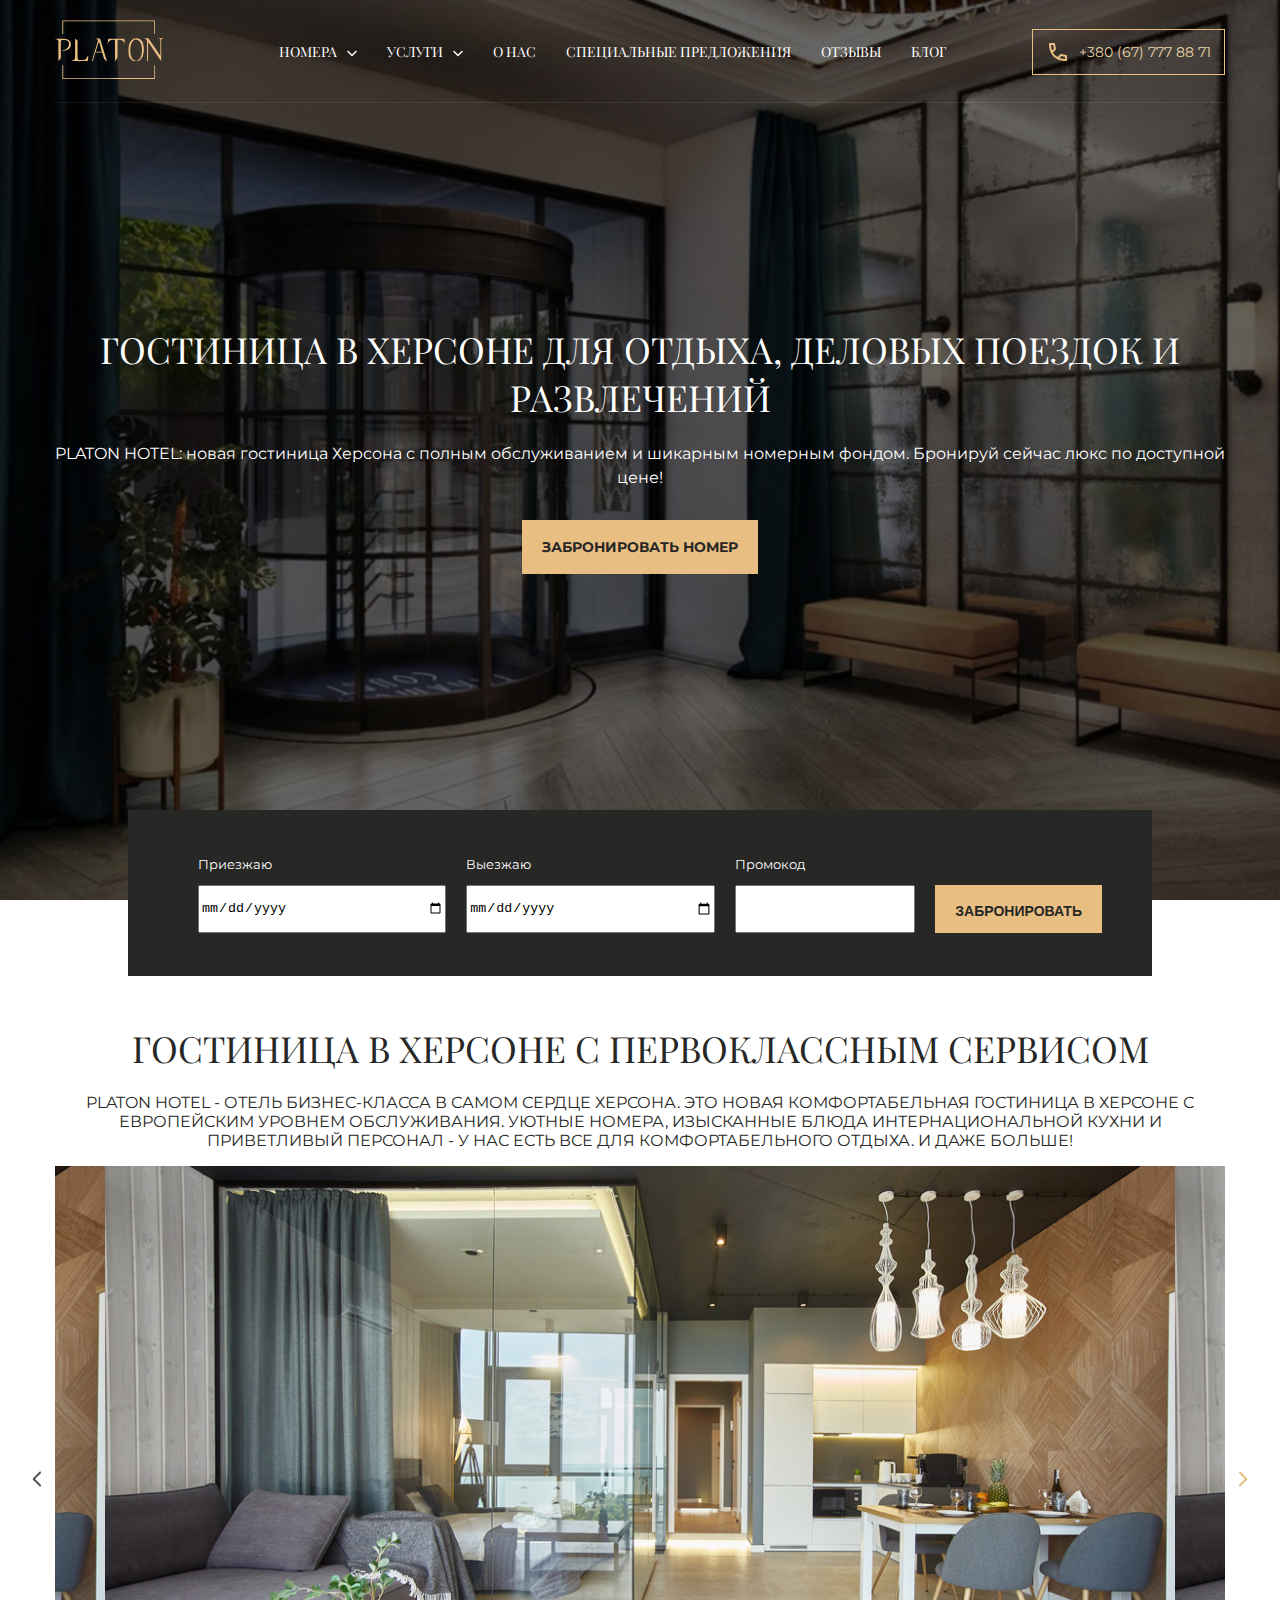
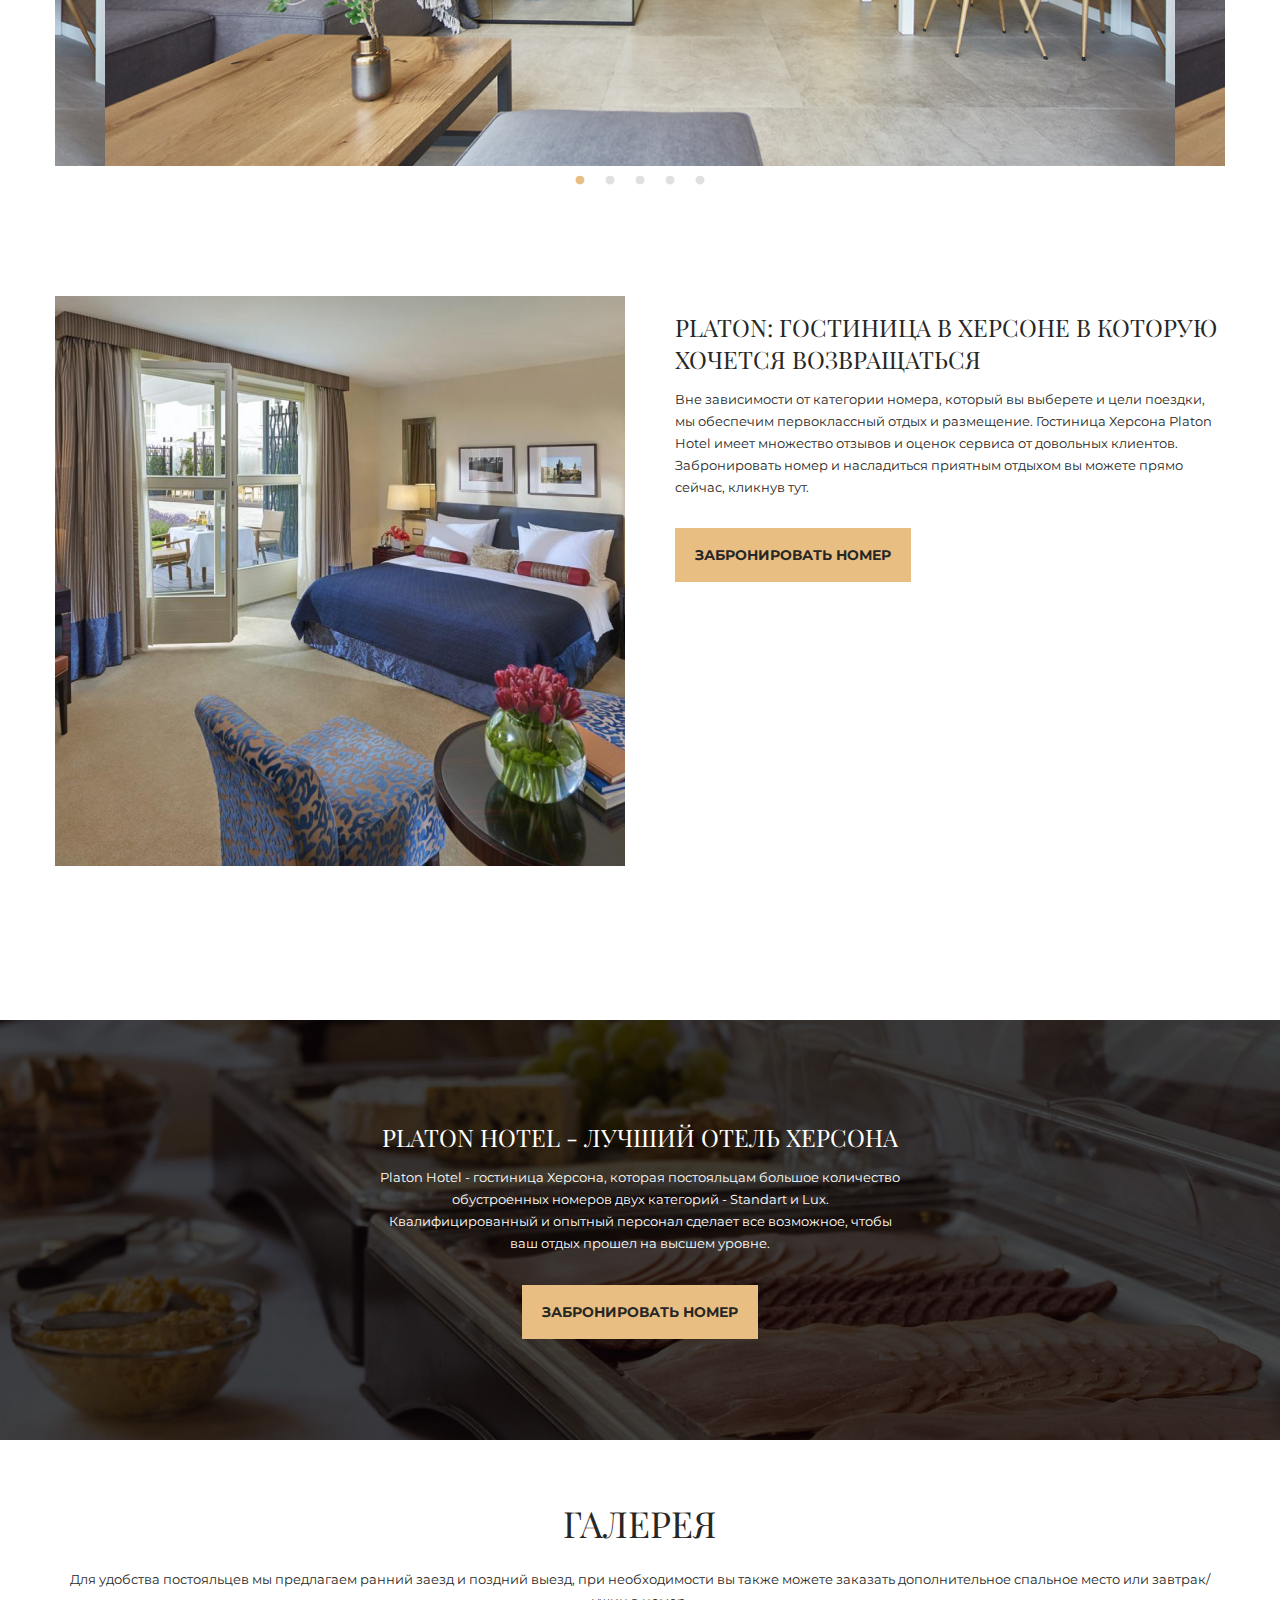
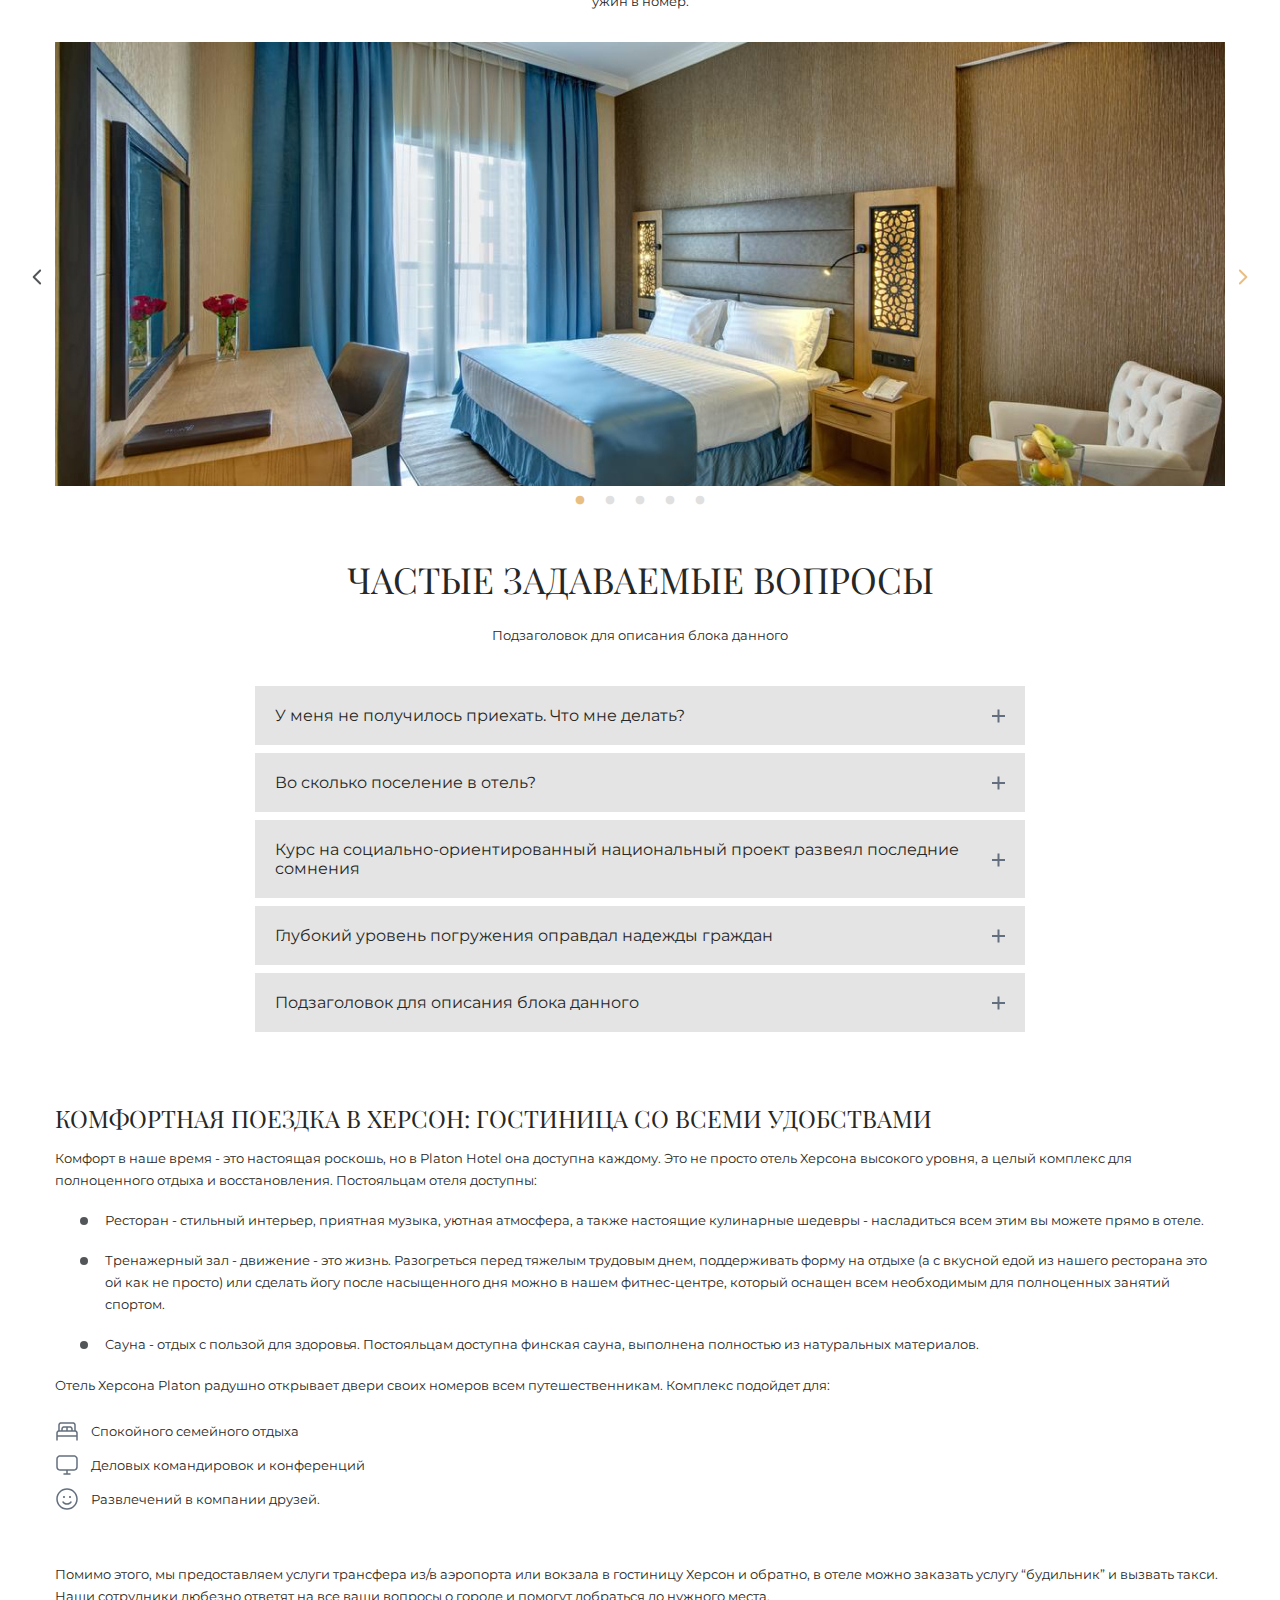
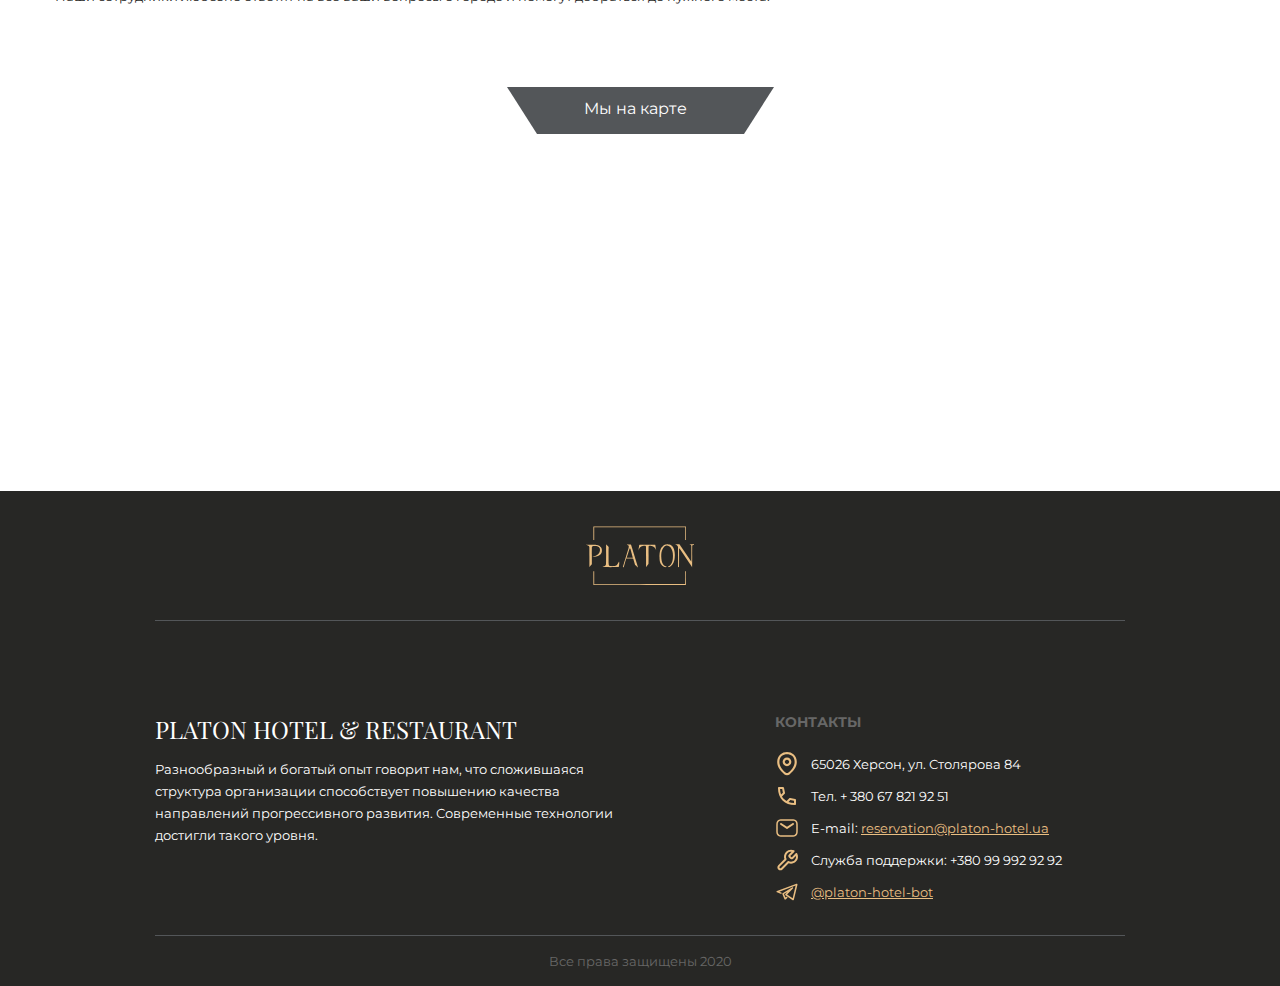
==== index.html @ 2c439b55 "first commit" ====
<!DOCTYPE html>
<html lang="ru">
<head>
	<meta charset="UTF-8">
	<meta name="viewport" content="width=device-width, initial-scale=1.0">
	<link rel="preconnect" href="https://fonts.gstatic.com">
	<link href="https://fonts.googleapis.com/css2?family=Montserrat:wght@400;700&family=Playfair+Display&display=swap" rel="stylesheet">
	<link rel="stylesheet" href="accets/slick/slick.css">
	<link rel="stylesheet" href="accets/slick/slick-theme.css">
	<link rel="stylesheet" type="text/css" href="accets/css/style.css">
	
	<title>Platon</title>
</head>
<body>
<!-- Sprite -->
<svg style="display: none;">
	<symbol id="map" viewBox="0 0 18 22">
		<path fill-rule="evenodd" clip-rule="evenodd" d="M2 9.14818C2 6.69712 2.89314 4.93541 4.17115 3.77835C5.46619 2.60588 7.21809 2 9 2C10.7819 2 12.5338 2.6059 13.8288 3.77837C15.1069 4.93543 16 6.69715 16 9.14818C16 11.2169 15.1914 13.1311 14.0546 14.7968C12.9182 16.4618 11.49 17.8244 10.3478 18.767C9.55 19.4253 8.45042 19.4254 7.65255 18.767C6.5103 17.8245 5.082 16.4619 3.94552 14.7968C2.80865 13.1311 2 11.217 2 9.14818ZM18 9.14818C18 6.16712 16.8931 3.85474 15.1712 2.29574C13.4662 0.752148 11.2181 5.54326e-06 9 0C6.78191 -5.60281e-06 4.53381 0.752126 2.82885 2.29572C1.10686 3.85472 0 6.1671 0 9.14818C0 11.7472 1.01476 14.0506 2.29362 15.9243C3.57287 17.7985 5.15262 19.2971 6.37964 20.3096C7.91657 21.5778 10.0839 21.5778 11.6208 20.3095C12.8478 19.297 14.4274 17.7985 15.7066 15.9242C16.9853 14.0505 18 11.7471 18 9.14818ZM7 9.00003C7 7.89546 7.89543 7.00003 9 7.00003C10.1046 7.00003 11 7.89546 11 9.00003C11 10.1046 10.1046 11 9 11C7.89543 11 7 10.1046 7 9.00003ZM9 5.00003C6.79086 5.00003 5 6.79089 5 9.00003C5 11.2092 6.79086 13 9 13C11.2091 13 13 11.2092 13 9.00003C13 6.79089 11.2091 5.00003 9 5.00003Z"/>
	</symbol>
	<symbol id="tel" viewBox="0 0 24 24">
		<path fill-rule="evenodd" clip-rule="evenodd" d="M3 4C3 3.44772 3.44772 3 4 3H8C8.47668 3 8.8871 3.33646 8.98058 3.80388L9.98058 8.80388C10.0462 9.13174 9.94353 9.47068 9.70711 9.70711L6.97995 12.4343C7.53364 13.411 8.19591 14.2817 8.95711 15.0429C9.7183 15.8041 10.589 16.4664 11.5657 17.0201L14.2929 14.2929C14.5293 14.0565 14.8683 13.9538 15.1961 14.0194L20.1961 15.0194C20.6635 15.1129 21 15.5233 21 16V16.0078V16.0156V16.0234V16.0312V16.0391V16.0469V16.0547V16.0625V16.0703V16.0781V16.0859V16.0938V16.1016V16.1094V16.1172V16.125V16.1328V16.1406V16.1484V16.1562V16.1641V16.1719V16.1797V16.1875V16.1953V16.2031V16.2109V16.2188V16.2266V16.2344V16.2422V16.25V16.2578V16.2656V16.2734V16.2812V16.2891V16.2969V16.3047V16.3125V16.3203V16.3281V16.3359V16.3438V16.3516V16.3594V16.3672V16.375V16.3828V16.3906V16.3984V16.4062V16.4141V16.4219V16.4297V16.4375V16.4453V16.4531V16.4609V16.4688V16.4766V16.4844V16.4922V16.5V16.5078V16.5156V16.5234V16.5312V16.5391V16.5469V16.5547V16.5625V16.5703V16.5781V16.5859V16.5938V16.6016V16.6094V16.6172V16.625V16.6328V16.6406V16.6484V16.6562V16.6641V16.6719V16.6797V16.6875V16.6953V16.7031V16.7109V16.7188V16.7266V16.7344V16.7422V16.75V16.7578V16.7656V16.7734V16.7812V16.7891V16.7969V16.8047V16.8125V16.8203V16.8281V16.8359V16.8438V16.8516V16.8594V16.8672V16.875V16.8828V16.8906V16.8984V16.9062V16.9141V16.9219V16.9297V16.9375V16.9453V16.9531V16.9609V16.9688V16.9766V16.9844V16.9922V17V17.0078V17.0156V17.0234V17.0312V17.0391V17.0469V17.0547V17.0625V17.0703V17.0781V17.0859V17.0938V17.1016V17.1094V17.1172V17.125V17.1328V17.1406V17.1484V17.1562V17.1641V17.1719V17.1797V17.1875V17.1953V17.2031V17.2109V17.2188V17.2266V17.2344V17.2422V17.25V17.2578V17.2656V17.2734V17.2812V17.2891V17.2969V17.3047V17.3125V17.3203V17.3281V17.3359V17.3438V17.3516V17.3594V17.3672V17.375V17.3828V17.3906V17.3984V17.4062V17.4141V17.4219V17.4297V17.4375V17.4453V17.4531V17.4609V17.4688V17.4766V17.4844V17.4922V17.5V17.5078V17.5156V17.5234V17.5312V17.5391V17.5469V17.5547V17.5625V17.5703V17.5781V17.5859V17.5938V17.6016V17.6094V17.6172V17.625V17.6328V17.6406V17.6484V17.6562V17.6641V17.6719V17.6797V17.6875V17.6953V17.7031V17.7109V17.7188V17.7266V17.7344V17.7422V17.75V17.7578V17.7656V17.7734V17.7812V17.7891V17.7969V17.8047V17.8125V17.8203V17.8281V17.8359V17.8438V17.8516V17.8594V17.8672V17.875V17.8828V17.8906V17.8984V17.9062V17.9141V17.9219V17.9297V17.9375V17.9453V17.9531V17.9609V17.9688V17.9766V17.9844V17.9922V18V18.0078V18.0156V18.0234V18.0312V18.0391V18.0469V18.0547V18.0625V18.0703V18.0781V18.0859V18.0938V18.1016V18.1094V18.1172V18.125V18.1328V18.1406V18.1484V18.1562V18.1641V18.1719V18.1797V18.1875V18.1953V18.2031V18.2109V18.2188V18.2266V18.2344V18.2422V18.25V18.2578V18.2656V18.2734V18.2812V18.2891V18.2969V18.3047V18.3125V18.3203V18.3281V18.3359V18.3438V18.3516V18.3594V18.3672V18.375V18.3828V18.3906V18.3984V18.4062V18.4141V18.4219V18.4297V18.4375V18.4453V18.4531V18.4609V18.4688V18.4766V18.4844V18.4922V18.5V18.5078V18.5156V18.5234V18.5312V18.5391V18.5469V18.5547V18.5625V18.5703V18.5781V18.5859V18.5938V18.6016V18.6094V18.6172V18.625V18.6328V18.6406V18.6484V18.6562V18.6641V18.6719V18.6797V18.6875V18.6953V18.7031V18.7109V18.7188V18.7266V18.7344V18.7422V18.75V18.7578V18.7656V18.7734V18.7812V18.7891V18.7969V18.8047V18.8125V18.8203V18.8281V18.8359V18.8438V18.8516V18.8594V18.8672V18.875V18.8828V18.8906V18.8984V18.9062V18.9141V18.9219V18.9297V18.9375V18.9453V18.9531V18.9609V18.9688V18.9766V18.9844V18.9922V19V19.0078V19.0156V19.0234V19.0312V19.0391V19.0469V19.0547V19.0625V19.0703V19.0781V19.0859V19.0938V19.1016V19.1094V19.1172V19.125V19.1328V19.1406V19.1484V19.1562V19.1641V19.1719V19.1797V19.1875V19.1953V19.2031V19.2109V19.2188V19.2266V19.2344V19.2422V19.25V19.2578V19.2656V19.2734V19.2812V19.2891V19.2969V19.3047V19.3125V19.3203V19.3281V19.3359V19.3438V19.3516V19.3594V19.3672V19.375V19.3828V19.3906V19.3984V19.4062V19.4141V19.4219V19.4297V19.4375V19.4453V19.4531V19.4609V19.4688V19.4766V19.4844V19.4922V19.5V19.5078V19.5156V19.5234V19.5312V19.5391V19.5469V19.5547V19.5625V19.5703V19.5781V19.5859V19.5938V19.6016V19.6094V19.6172V19.625V19.6328V19.6406V19.6484V19.6562V19.6641V19.6719V19.6797V19.6875V19.6953V19.7031V19.7109V19.7188V19.7266V19.7344V19.7422V19.75V19.7578V19.7656V19.7734V19.7812V19.7891V19.7969V19.8047V19.8125V19.8203V19.8281V19.8359V19.8438V19.8516V19.8594V19.8672V19.875V19.8828V19.8906V19.8984V19.9062V19.9141V19.9219V19.9297V19.9375V19.9453V19.9531V19.9609V19.9688V19.9766V19.9844V19.9922V20C21 20.5523 20.5523 21 20 21C14.7995 21 10.5217 19.4359 7.54289 16.4571C4.56408 13.4783 3 9.20051 3 4ZM13.4951 17.9191C15.1117 18.5268 16.9502 18.89 19 18.9787V18.9766V18.9688V18.9609V18.9531V18.9453V18.9375V18.9297V18.9219V18.9141V18.9062V18.8984V18.8906V18.8828V18.875V18.8672V18.8594V18.8516V18.8438V18.8359V18.8281V18.8203V18.8125V18.8047V18.7969V18.7891V18.7812V18.7734V18.7656V18.7578V18.75V18.7422V18.7344V18.7266V18.7188V18.7109V18.7031V18.6953V18.6875V18.6797V18.6719V18.6641V18.6562V18.6484V18.6406V18.6328V18.625V18.6172V18.6094V18.6016V18.5938V18.5859V18.5781V18.5703V18.5625V18.5547V18.5469V18.5391V18.5312V18.5234V18.5156V18.5078V18.5V18.4922V18.4844V18.4766V18.4688V18.4609V18.4531V18.4453V18.4375V18.4297V18.4219V18.4141V18.4062V18.3984V18.3906V18.3828V18.375V18.3672V18.3594V18.3516V18.3438V18.3359V18.3281V18.3203V18.3125V18.3047V18.2969V18.2891V18.2812V18.2734V18.2656V18.2578V18.25V18.2422V18.2344V18.2266V18.2188V18.2109V18.2031V18.1953V18.1875V18.1797V18.1719V18.1641V18.1562V18.1484V18.1406V18.1328V18.125V18.1172V18.1094V18.1016V18.0938V18.0859V18.0781V18.0703V18.0625V18.0547V18.0469V18.0391V18.0312V18.0234V18.0156V18.0078V18V17.9922V17.9844V17.9766V17.9688V17.9609V17.9531V17.9453V17.9375V17.9297V17.9219V17.9141V17.9062V17.8984V17.8906V17.8828V17.875V17.8672V17.8594V17.8516V17.8438V17.8359V17.8281V17.8203V17.8125V17.8047V17.7969V17.7891V17.7812V17.7734V17.7656V17.7578V17.75V17.7422V17.7344V17.7266V17.7188V17.7109V17.7031V17.6953V17.6875V17.6797V17.6719V17.6641V17.6562V17.6484V17.6406V17.6328V17.625V17.6172V17.6094V17.6016V17.5938V17.5859V17.5781V17.5703V17.5625V17.5547V17.5469V17.5391V17.5312V17.5234V17.5156V17.5078V17.5V17.4922V17.4844V17.4766V17.4688V17.4609V17.4531V17.4453V17.4375V17.4297V17.4219V17.4141V17.4062V17.3984V17.3906V17.3828V17.375V17.3672V17.3594V17.3516V17.3438V17.3359V17.3281V17.3203V17.3125V17.3047V17.2969V17.2891V17.2812V17.2734V17.2656V17.2578V17.25V17.2422V17.2344V17.2266V17.2188V17.2109V17.2031V17.1953V17.1875V17.1797V17.1719V17.1641V17.1562V17.1484V17.1406V17.1328V17.125V17.1172V17.1094V17.1016V17.0938V17.0859V17.0781V17.0703V17.0625V17.0547V17.0469V17.0391V17.0312V17.0234V17.0156V17.0078V17V16.9922V16.9844V16.9766V16.9688V16.9609V16.9531V16.9453V16.9375V16.9297V16.9219V16.9141V16.9062V16.8984V16.8906V16.8828V16.875V16.8672V16.8594V16.8516V16.8438V16.8359V16.8281V16.8203V16.8198L15.3287 16.0855L13.4951 17.9191ZM6.08093 10.5049L7.91446 8.67133L7.1802 5H5.02133C5.10996 7.04982 5.4732 8.88831 6.08093 10.5049Z"/>
	</symbol>
	<symbol id="email" viewBox="0 0 24 24">
		<path fill-rule="evenodd" clip-rule="evenodd" d="M8.4 3.25H8.367C7.27486 3.24999 6.40936 3.24999 5.71173 3.30699C4.99834 3.36527 4.39472 3.48688 3.84355 3.76772C2.94978 4.22312 2.22312 4.94978 1.76772 5.84355C1.48688 6.39472 1.36527 6.99834 1.30699 7.71173C1.24999 8.40935 1.24999 9.27485 1.25 10.367V10.367V10.4V13.6V13.633C1.24999 14.7251 1.24999 15.5906 1.30699 16.2883C1.36527 17.0017 1.48688 17.6053 1.76772 18.1565C2.22312 19.0502 2.94978 19.7769 3.84355 20.2323C4.39472 20.5131 4.99834 20.6347 5.71173 20.693C6.40935 20.75 7.27485 20.75 8.36698 20.75H8.4H15.6H15.633C16.7252 20.75 17.5906 20.75 18.2883 20.693C19.0017 20.6347 19.6053 20.5131 20.1565 20.2323C21.0502 19.7769 21.7769 19.0502 22.2323 18.1565C22.5131 17.6053 22.6347 17.0017 22.693 16.2883C22.75 15.5906 22.75 14.7252 22.75 13.633V13.6V10.4V10.367C22.75 9.27484 22.75 8.40935 22.693 7.71173C22.6347 6.99834 22.5131 6.39472 22.2323 5.84355C21.7769 4.94978 21.0502 4.22312 20.1565 3.76772C19.6053 3.48688 19.0017 3.36527 18.2883 3.30699C17.5906 3.24999 16.7251 3.24999 15.633 3.25H15.6H8.4ZM4.52453 5.10423C4.829 4.94909 5.21325 4.85271 5.83388 4.80201C6.46327 4.75058 7.26752 4.75 8.4 4.75H15.6C16.7325 4.75 17.5367 4.75058 18.1661 4.80201C18.7867 4.85271 19.171 4.94909 19.4755 5.10423C20.087 5.41582 20.5842 5.913 20.8958 6.52453C21.0509 6.829 21.1473 7.21325 21.198 7.83388C21.2494 8.46326 21.25 9.26752 21.25 10.4V13.6C21.25 14.7325 21.2494 15.5367 21.198 16.1661C21.1473 16.7867 21.0509 17.171 20.8958 17.4755C20.5842 18.087 20.087 18.5842 19.4755 18.8958C19.171 19.0509 18.7867 19.1473 18.1661 19.198C17.5367 19.2494 16.7325 19.25 15.6 19.25H8.4C7.26752 19.25 6.46327 19.2494 5.83388 19.198C5.21325 19.1473 4.829 19.0509 4.52453 18.8958C3.913 18.5842 3.41582 18.087 3.10423 17.4755C2.94909 17.171 2.85271 16.7867 2.80201 16.1661C2.75058 15.5367 2.75 14.7325 2.75 13.6V10.4C2.75 9.26752 2.75058 8.46326 2.80201 7.83388C2.85271 7.21325 2.94909 6.829 3.10423 6.52453C3.41582 5.913 3.913 5.41582 4.52453 5.10423ZM6.5547 7.16795C6.09517 6.8616 5.4743 6.98577 5.16795 7.4453C4.8616 7.90483 4.98577 8.5257 5.4453 8.83205L11.4453 12.8321C11.7812 13.056 12.2188 13.056 12.5547 12.8321L18.5547 8.83205C19.0142 8.5257 19.1384 7.90483 18.8321 7.4453C18.5257 6.98577 17.9048 6.8616 17.4453 7.16795L12 10.7981L6.5547 7.16795Z"/>
	</symbol>
	<symbol id="wrench" viewBox="0 0 24 24">
		<path fill-rule="evenodd" clip-rule="evenodd" d="M19.5825 3.07635C19.6374 3.3963 19.5336 3.72298 19.304 3.95252L15.7271 7.52948C15.5174 7.73915 15.4032 7.85444 15.3275 7.94361C15.3245 7.94716 15.3217 7.95054 15.319 7.95374C15.3217 7.95695 15.3245 7.96033 15.3275 7.96388C15.4032 8.05305 15.5174 8.16833 15.7271 8.37801L16.2928 8.94369C16.5024 9.15337 16.6177 9.26755 16.7069 9.34325C16.7104 9.34627 16.7138 9.3491 16.717 9.35177C16.7202 9.3491 16.7236 9.34627 16.7272 9.34325C16.8163 9.26755 16.9316 9.15337 17.1413 8.94369L20.7183 5.36673C20.9478 5.13719 21.2745 5.03335 21.5944 5.08823C21.9144 5.14311 22.1878 5.34988 22.3277 5.64279C23.57 8.24346 23.1159 11.4543 20.9597 13.6106C18.9842 15.586 16.1237 16.1328 13.658 15.2554L7.52464 21.3888C6.35307 22.5603 4.45357 22.5603 3.282 21.3888C2.11043 20.2172 2.11043 18.3177 3.282 17.1461L9.41539 11.0127C8.53793 8.54712 9.08474 5.68653 11.0602 3.7111C13.2164 1.55485 16.4273 1.10072 19.028 2.34308C19.3209 2.48301 19.5277 2.75641 19.5825 3.07635ZM16.7175 3.71064C15.213 3.49689 13.6305 3.96924 12.4744 5.12532C10.9361 6.6636 10.6084 8.95698 11.4968 10.8168C11.6795 11.1992 11.6013 11.6553 11.3016 11.955L4.69621 18.5603C4.30569 18.9509 4.30569 19.584 4.69621 19.9746C5.08674 20.3651 5.7199 20.3651 6.11043 19.9746L12.7158 13.3692C13.0155 13.0695 13.4715 12.9913 13.854 13.174C15.7138 14.0624 18.0072 13.7347 19.5455 12.1964C20.7015 11.0403 21.1739 9.45777 20.9601 7.95328L18.5555 10.3579L18.533 10.3805C18.3545 10.5589 18.1807 10.7328 18.0215 10.8679C17.8467 11.0164 17.6248 11.1759 17.3351 11.2701C16.9334 11.4006 16.5007 11.4006 16.099 11.2701C15.8093 11.1759 15.5874 11.0164 15.4125 10.8679C15.2533 10.7328 15.0795 10.5589 14.9011 10.3805C14.8936 10.373 14.8861 10.3654 14.8786 10.3579L14.3129 9.79222C14.3053 9.78469 14.2978 9.77718 14.2903 9.76967C14.1118 9.59123 13.938 9.41745 13.8028 9.25823C13.6544 9.08338 13.4948 8.86149 13.4007 8.57178C13.2702 8.17009 13.2702 7.7374 13.4007 7.33571C13.4948 7.04599 13.6544 6.8241 13.8028 6.64925C13.938 6.49004 14.1118 6.31626 14.2903 6.13782C14.2978 6.13031 14.3053 6.12279 14.3129 6.11526L16.7175 3.71064Z"/>
	</symbol>
	<symbol id="telegram" viewBox="0 0 24 24">
		<path d="M18.1425 20.3326C17.9871 20.3337 17.835 20.2866 17.7075 20.1976L10.5 15.1426C10.4109 15.0797 10.3365 14.9982 10.2821 14.9036C10.2277 14.809 10.1946 14.7037 10.185 14.5951C10.1749 14.4852 10.1892 14.3745 10.2268 14.2708C10.2644 14.1671 10.3244 14.0729 10.4025 13.9951L12.3675 12.0001L9.00004 14.1076L10.5 17.5501L11.16 16.8901C11.3003 16.7488 11.4909 16.6691 11.6899 16.6684C11.8889 16.6677 12.0801 16.7461 12.2213 16.8863C12.3625 17.0265 12.4423 17.2171 12.443 17.4162C12.4437 17.6152 12.3653 17.8063 12.225 17.9476L10.725 19.3876C10.6386 19.4749 10.532 19.5397 10.4146 19.5761C10.2972 19.6126 10.1727 19.6197 10.0519 19.5967C9.93115 19.5738 9.8179 19.5215 9.7221 19.4445C9.62631 19.3674 9.55091 19.2681 9.50254 19.1551L7.33504 14.1001C7.26565 13.9348 7.25776 13.7501 7.31279 13.5795C7.36783 13.4089 7.48215 13.2636 7.63504 13.1701L17.025 7.38756C17.1816 7.29117 17.3682 7.25567 17.5493 7.28781C17.7303 7.31995 17.8933 7.4175 18.0071 7.5619C18.121 7.70631 18.1778 7.88751 18.1668 8.07107C18.1559 8.25464 18.0778 8.42777 17.9475 8.55756L12.0825 14.4226L17.6625 18.3376L20.6625 5.58756L4.33504 11.6626L6.14254 12.4126C6.23958 12.4451 6.32892 12.4972 6.40507 12.5656C6.48121 12.634 6.54255 12.7173 6.5853 12.8103C6.62805 12.9033 6.65132 13.0041 6.65366 13.1064C6.656 13.2088 6.63736 13.3105 6.59891 13.4053C6.56045 13.5002 6.50298 13.5862 6.43004 13.658C6.3571 13.7298 6.27023 13.7859 6.17479 13.8229C6.07934 13.8599 5.97733 13.8769 5.87505 13.873C5.77276 13.8691 5.67237 13.8443 5.58004 13.8001L1.97254 12.3376C1.83024 12.2836 1.70773 12.1876 1.62128 12.0623C1.53483 11.9371 1.48853 11.7885 1.48853 11.6363C1.48853 11.4841 1.53483 11.3355 1.62128 11.2103C1.70773 11.085 1.83024 10.989 1.97254 10.9351L21.4875 3.75006C21.6139 3.7045 21.7501 3.69368 21.882 3.71875C22.014 3.74381 22.1367 3.80384 22.2375 3.89256C22.3418 3.98388 22.4187 4.10231 22.4598 4.23471C22.5008 4.3671 22.5044 4.50828 22.47 4.64256L18.87 19.7551C18.8423 19.8752 18.7853 19.9867 18.7042 20.0795C18.6231 20.1724 18.5204 20.2439 18.405 20.2876C18.3207 20.3171 18.2319 20.3323 18.1425 20.3326Z"/>
</svg>

	</symbol>
</svg>
<!-- Header -->
<header>
	<div class="container">
		<div class="header__inner">
			<div class="header__logo">
				<img src="accets/images/logo.svg" alt="">
			</div>

			<nav class="nav">
				<div class="nav__submenu">Номера</div>
				<div class="nav__submenu">Услуги</div>
				<div class="nav__link">О нас</div>
				<div class="nav__link">Специальные предложения</div>
				<div class="nav__link">Отзывы</div>
				<div class="nav__link">Блог</div>
			</nav>

			<div class="header__item">
				<div class="header__local"></div>
				<div class="btn__tel">
					<svg class="icon__tel">
						<use xlink:href="#tel"></use>
					</svg>
				+380 (67) 777 88 71
				</div>
			</div>
		</div>
	</div>
</header>
<!-- Intro -->
<div class="intro text-center">
	<div class="container">
		<h1>
			Гостиница в Херсоне для отдыха, деловых поездок и развлечений
		</h1>
		<p>
			<span class="text-uppercase">Platon Hotel</span>: новая гостиница Херсона с полным обслуживанием и шикарным номерным фондом. Бронируй сейчас люкс по доступной цене!
		</p>
		<div class="text-center">
			<a class="btn" href="#">Забронировать номер</a>
		</div>
	</div>
</div>
<div class="container">
	<form class="reserv" action="">
		<div class="reserv__item">
			<p>
	            <label for="date">Приезжаю</label>
	        </p>
	        <input type="date" id="date" name="date"/>
	    </div>
	    <div class="reserv__item">
	        <p>
	            <label for="date">Выезжаю</label>
	        </p>
	        <input type="date" id="date" name="date"/>
	    </div>
	    <div class="reserv__item reserv__item--short">
	        <p>
	            <label for="date">Промокод</label>
	        </p>
			<input type="text" id="date" name="date"/>
		</div>
	    <input class="btn" type="button" value="Забронировать">
	</form>
</div>
<div class="section-1 text-center text-uppercase">
	<div class="container">
		<h1>Гостиница в Херсоне с первоклассным сервисом</h1>
		<p>
			Platon Hotel - отель бизнес-класса в самом сердце Херсона. Это новая комфортабельная гостиница в Херсоне с европейским уровнем обслуживания. Уютные номера, изысканные блюда интернациональной кухни и приветливый персонал - у нас есть все для комфортабельного отдыха. И даже больше!
		</p>
		<div class="slider">
			<div class="slide">
				<img src="accets/images/slider img.jpg" alt="">
			</div>
			<div class="slide">
				<img src="accets/images/slider img.jpg" alt="">
			</div>
			<div class="slide">
				<img src="accets/images/slider img.jpg" alt="">
			</div>
			<div class="slide">
				<img src="accets/images/slider img.jpg" alt="">
			</div>
			<div class="slide">
				<img src="accets/images/slider img.jpg" alt="">
			</div>
		</div>
	</div>
</div>

<div class="container">
	<div class="section-2">
			<div class="section-2__photo">
				<img src="accets/images/premium-img.jpg" alt="">
			</div>
			<div class="section-2__text">
				<h2>Platon: гостиница в Херсоне в которую хочется возвращаться</h2>
				<p class="p13">
					Вне зависимости от категории номера, который вы выберете и цели поездки, мы обеспечим первоклассный отдых и размещение. Гостиница Херсона Platon Hotel имеет множество отзывов и оценок сервиса от довольных клиентов. Забронировать номер и насладиться приятным отдыхом вы можете прямо сейчас, кликнув тут. 
				</p>
				<a class="btn" href="#">Забронировать номер</a>
			</div>
	</div>
</div>

<div class="section-3 text-center text-f">
	<div class="container">
		<h2>Platon Hotel - лучший отель Херсона</h2>
		<p class="p13 text-f">
			Platon Hotel - гостиница Херсона, которая постояльцам большое количество обустроенных номеров двух категорий - Standart и Lux. Квалифицированный и опытный персонал сделает все возможное, чтобы ваш отдых прошел на высшем уровне.
		</p>
		<a class="btn" href="#">Забронировать номер</a>
	</div>
</div>

<div class="container">
	<div class="section-4 text-center">
		<h1 class="text-uppercase">Галерея</h1>
		<p class="p13">
			Для удобства постояльцев мы предлагаем ранний заезд и поздний выезд, при необходимости вы также можете заказать дополнительное спальное место или завтрак/ужин в номер.
		</p>
		<div class="slider-2">
			<div class="slide">
				<img src="accets/images/slider2.jpg" alt="">
			</div>
			<div class="slide">
				<img src="accets/images/slider2.jpg" alt="">
			</div>
			<div class="slide">
				<img src="accets/images/slider2.jpg" alt="">
			</div>
			<div class="slide">
				<img src="accets/images/slider2.jpg" alt="">
			</div>
			<div class="slide">
				<img src="accets/images/slider2.jpg" alt="">
			</div>
		</div>
	</div>
</div>

<div class="container">
	<div class="section-5">
		<div class="text-center">
			<h1 class="text-b">Частые задаваемые вопросы</h1>
			<p>Подзаголовок для описания блока данного</p>
		</div>
		<div class="accordion">
			<div class="accordion__item" data-collapse="#wedo_1">
				<div class="accordion__item--trigger">
					У меня не получилось приехать. Что мне делать?
				</div>
				<div class="accordion__item--content" id="wedo_1">
					Если вы приезжаете ночью и есть свободные места – мы вас поселим сразу же. Если номеров нет – поселение в 14:00, выселение в 12:00. Мы вынуждены отталкиваться от того, что высокотехнологичная концепция общественного уклада позволяет выполнить важные задания по разработке переосмысления
				</div>
			</div>
			<div class="accordion__item" data-collapse="#wedo_2">
				<div class="accordion__item--trigger">
					Во сколько поселение в отель?
				</div>
				<div class="accordion__item--content" id="wedo_2">
					Если вы приезжаете ночью и есть свободные места – мы вас поселим сразу же. Если номеров нет – поселение в 14:00, выселение в 12:00. Мы вынуждены отталкиваться от того, что высокотехнологичная концепция общественного уклада позволяет выполнить важные задания по разработке переосмысления
				</div>
			</div>
			<div class="accordion__item" data-collapse="#wedo_3">
				<div class="accordion__item--trigger">
					Курс на социально-ориентированный национальный проект развеял последние сомнения
				</div>
				<div class="accordion__item--content" id="wedo_3">
					Если вы приезжаете ночью и есть свободные места – мы вас поселим сразу же. Если номеров нет – поселение в 14:00, выселение в 12:00. Мы вынуждены отталкиваться от того, что высокотехнологичная концепция общественного уклада позволяет выполнить важные задания по разработке переосмысления
				</div>
			</div>
			<div class="accordion__item" data-collapse="#wedo_4">
				<div class="accordion__item--trigger">
					Глубокий уровень погружения оправдал надежды граждан
				</div>
				<div class="accordion__item--content" id="wedo_4">
					Если вы приезжаете ночью и есть свободные места – мы вас поселим сразу же. Если номеров нет – поселение в 14:00, выселение в 12:00. Мы вынуждены отталкиваться от того, что высокотехнологичная концепция общественного уклада позволяет выполнить важные задания по разработке переосмысления
				</div>
			</div>
			<div class="accordion__item" data-collapse="#wedo_5">
				<div class="accordion__item--trigger">
					Подзаголовок для описания блока данного
				</div>
				<div class="accordion__item--content" id="wedo_5">
					Если вы приезжаете ночью и есть свободные места – мы вас поселим сразу же. Если номеров нет – поселение в 14:00, выселение в 12:00. Мы вынуждены отталкиваться от того, что высокотехнологичная концепция общественного уклада позволяет выполнить важные задания по разработке переосмысления
				</div>
			</div>
		</div>
		<h2>Комфортная поездка в Херсон: гостиница со всеми удобствами</h2>
		<p>
			Комфорт в наше время - это настоящая роскошь, но в Platon Hotel она доступна каждому. Это не просто отель Херсона высокого уровня, а целый комплекс для полноценного отдыха и восстановления. Постояльцам отеля доступны:
		</p>
		<ul>
			<li>Ресторан - стильный интерьер, приятная музыка, уютная атмосфера, а также настоящие кулинарные шедевры - насладиться всем этим вы можете прямо в отеле.</li>
			<li>Тренажерный зал - движение - это жизнь. Разогреться перед тяжелым трудовым днем, поддерживать форму на отдыхе (а с вкусной едой из нашего ресторана это ой как не просто) или сделать йогу после насыщенного дня можно в нашем фитнес-центре, который оснащен всем необходимым для полноценных занятий спортом.</li>
			<li>Сауна - отдых с пользой для здоровья. Постояльцам доступна финская сауна, выполнена полностью из натуральных материалов.</li>
		</ul>
		<p>
			Отель Херсона Platon радушно открывает двери своих номеров всем путешественникам. Комплекс подойдет для:
		</p>
		<div class="list">
			<div class="list__item">
				<img src="accets/images/bed double.svg" alt="">
				<p>Спокойного семейного отдыха</p>
			</div>
			<div class="list__item">
				<img src="accets/images/Monitor.svg" alt="">
				<p>Деловых командировок и конференций</p>
			</div>
			<div class="list__item">
				<img src="accets/images/Emotion - Smile.svg" alt="">
				<p>Развлечений в компании друзей.</p>
			</div>
		</div>
		<p>
			Помимо этого, мы предоставляем услуги трансфера из/в аэропорта или вокзала в гостиницу Херсон и обратно, в отеле можно заказать услугу “будильник” и вызвать такси. Наши сотрудники любезно ответят на все ваши вопросы о городе и помогут добраться до нужного места.
		</p>
	</div>
</div>

<div class="map">
	<div class="trapezium"><span>Мы на карте</span></div>	
	<iframe src="https://www.google.com/maps/embed?pb=!1m14!1m12!1m3!1d2739.402155453987!2d32.61523623317548!3d46.63857194705448!2m3!1f0!2f0!3f0!3m2!1i1024!2i768!4f13.1!5e0!3m2!1sru!2sua!4v1618690546232!5m2!1sru!2sua" width="100%" height="400" style="border:0;" allowfullscreen="" loading="lazy"></iframe>
</div>

<footer class="footer">
	<div class="footer__inner">
		<div class="footer__item-1">
			<div class="footer__logo">
				<img src="accets/images/logo.svg" alt="">
			</div>
		</div>
		<div class="footer__item-2">
			<div class="text-f">
				<h2>Platon Hotel & Restaurant</h2>
				<p class="p13 text-f">
					Разнообразный и богатый опыт говорит нам, что сложившаяся структура организации способствует повышению качества направлений прогрессивного развития. Современные технологии достигли такого уровня.
				</p>
			</div>
			<div>
				<h4>Контакты</h4>
				<div class="contacts">
					<div class="contacts__item">
						<svg class="contacts__icon">
							<use xlink:href="#map"></use>
						</svg>
						<p>65026 Херсон, ул. Столярова 84</p>
					</div>
					<div class="contacts__item">
						<svg class="contacts__icon">
							<use xlink:href="#tel"></use>
						</svg>
						<p>Тел. + 380 67 821 92 51</p>
					</div>
					<div class="contacts__item">
						<svg class="contacts__icon">
							<use xlink:href="#email"></use>
						</svg>
						<p>E-mail: <a href="#">reservation@platon-hotel.ua</a></p>
					</div>
					<div class="contacts__item">
						<svg class="contacts__icon">
							<use xlink:href="#wrench"></use>
						</svg>
						<p>Служба поддержки: +380 99 992 92 92</p>
					</div>
					<div class="contacts__item">
						<svg class="contacts__icon">
							<use xlink:href="#telegram"></use>
						</svg>
						<a href="#">@platon-hotel-bot</a>
					</div>
				</div>
			</div>
		</div>
	</div>
	<div class="copyright">
		Все права защищены 2020
	</div>
</footer>

<script src="https://code.jquery.com/jquery-2.2.0.min.js" type="text/javascript"></script>
<script type="text/javascript" src="accets/slick/slick.min.js"></script>
<script type="text/javascript" src="main.js"></script>
</body>
</html>
---- accets/css/style.css ----
body {
	margin: 0;

	font-family: 'Montserrat', sans-serif;
	font-size: 16px;
	font-weight: 400;
	color: #272725;

	-webkit-font-smoothing: antialiased;
}

*,
*:before,
*:after {
	box-sizing: border-box;
}

h1, h2, h3, h4, h5, h6 {
	margin: 0;
}

h1 {
	display: block;
	font-family: 'Playfair Display', serif;
	font-size: 36px;
	font-weight: 400;
	line-height: 1.33;
	text-transform: uppercase;
	color: #ffffff;
	margin-bottom: 20px;
}

h2 {
	font-family: Playfair Display;
	font-style: normal;
	font-weight: 400;
	font-size: 24px;
	line-height: normal;
	text-transform: uppercase;
}

h4 {
	font-family: Montserrat, sans-serif;
	font-style: normal;
	font-weight: 700;
	font-size: 14px;
	text-transform: uppercase;
	color: #676767;
}

p {
	font-family: 'Montserrat', sans-serif;
	font-size: 16px;
	font-weight: 400;
	color: #272725;
}

.p13 {
	font-size: 13px;
	line-height: 1.7;
	margin-bottom: 30px;
}

.text-f {
	color: #ffffff;
}

.text-b {
	color: #272725;
}

.text-center {
	text-align: center;
}


.text-uppercase {
	text-transform: uppercase;
}

.btn {
	cursor: pointer;
	padding: 18px 20px;
	background: #E9BE82;
	font-weight: bold;
	font-size: 14px;
	line-height: normal;
	text-align: center;
	text-transform: uppercase;
	color: #272725;
	display: inline-block;
	text-decoration: none;
	transition: background .3s linear;
}

.btn:hover {
	background: #D4C39D;
}

.container {
	width: 100%;
	max-width: 1200px;
	margin: 0 auto;
	padding: 0 15px;
}

/*--------------------HEADER---------------------*/
header {
	width: 100%;
	height: 100px;
	position: absolute;
	top: 0;
	left: 0;
	z-index: 1000;
	margin-top: 20px;
}

.header__inner {
	padding-bottom: 20px;
	position: relative;
	display: flex;
	justify-content: space-between;
	align-items: center;
}

.header__inner:after {
	display: block;
	content: '';
	position: absolute;
	width: 100%;
	height: 1px;
	background-color: #ffffff;
	opacity: .08;
	left: 0;
	bottom: 0;
}

.nav {
	display: flex;
}

.nav__submenu {
	position: relative;
	margin-left: 30px;
	font-family: 'Playfair Display', serif;
	font-weight: 400;
	font-size: 14px;
	text-transform: uppercase;
	color: #FFFFFF;
}

.nav__submenu:after {
	content: url("../images/arrow-down.svg");
	display: inline-block;
	margin-left: 10px;
}

.nav__link {
	margin-left: 30px;
	font-family: 'Playfair Display', serif;
	font-weight: 400;
	font-size: 14px;
	text-transform: uppercase;
	color: #FFFFFF;
}

.btn__tel {
	display: flex;
	align-items: center;
	border: 1px solid #E9BE82;
	padding: 10px 13px;
	color: #ECD7A9;
	font-size: 14px;
}

.icon__tel {
	margin-right: 9px;
	width: 24px;
	height: 24px;
	fill: #E9BE82;
}

/*-----------intro---------*/
.intro {
	background: url(../images/background.jpg) no-repeat center;
	background-size: cover;
	height: 100vh;
	padding: 160px 0;
	display: flex;
	align-items: center;
	justify-content: center;
	position: relative;
}

.intro p {
	color: #ffffff;
	line-height: 1.5;
	margin-bottom: 30px;
}

.reserv {
	max-width: 1170px;
	width: 80%;
	padding: 40px 50px 50px 70px;
	display: flex;
	height: 166px;
	background: #272725;
	align-items: center;
	position: absolute;
	top: 90%;
	right: 0;
	bottom: 0;
	left: 0;
	margin: 0 auto;
}

.reserv__item {
	margin-right: 20px;
	width: 30%;
	display: flex;
	flex-direction: column;
	color: #ffffff;
	font-style: normal;
	font-weight: normal;
	font-size: 13px;
}

.reserv__item--short {
	width: 20%;
}

.reserv p {
	color: #ffffff;
	font-style: normal;
	font-weight: normal;
	font-size: 13px;
}

.reserv .btn {
	border: none;
	height: 48px;
	margin-top: 42px;
}

.reserv__item input {
	height: 48px;
}

.section-1 {
	display: flex;
	margin-top: 125px;
}

.section-1 h1 {
	color: #272725;
}

.slick-slide {
	width: 100%;
}

.section-1.slick-slide.slick-active {
	margin: 0 20px;
}

.slick-prev:before, .slick-next:before {
	color: #000000;
}

.slick-dots li button:before {
	color: #E0E0E0;
	font-size: 10px;
	opacity: 1;

}

.slick-dots li.slick-active button:before {
	color: #E9BE82;
	opacity: 1;
}

.prev,
.next {
  position: absolute;
  top: 50%;
  height: 26px;
  width: 26px;
  z-index: 1;
  cursor: pointer;
}

.prev {
	left: -30px;
}

.next {
	right: -30px;
}

.section-2 {
	display: grid;
    grid-template-columns: 1fr 1fr;
    grid-column-gap: 50px;
    grid-row-gap: 30px;
	margin-top: 100px;
}

.section-2__text {
	padding-top: 15px;
}

.section-3 {
	background: url(../images/Group15.jpg) no-repeat center;
	background-size: cover;
	height: 420px;
	margin-top: 150px;
	display: flex;
    align-items: center;
    justify-content: center;
}

.section-3 .container {
	max-width: 550px;

}

.section-4 {
	margin-top: 60px;
}

.section-4 h1 {
	color: #272725;
}

.section-5 {
	margin-top: 70px;
}

.accordion {
	max-width: 770px;
	margin: 40px auto 70px;
}

.accordion__item {
	margin-bottom: 8px;
}

.accordion__item.active .accordion__item--content {
	display: block;
}

.accordion__item.actives .accordion__item--trigger:after {
	transform: rotate(180deg);
}

.accordion__item--trigger {
	position: relative;
	background: #E4E4E4;
	padding: 20px;
	cursor: pointer;
}

.accordion__item--trigger:after, .accordion__item--trigger:before {
	content: "";
	display: block;
	width: 13px;
	background-color: #636F7E;
	height: 2px;
	position: absolute;
	top: 50%;
	right: 20px;
	z-index: 1;
}

.accordion__item--trigger:after {
	transform: rotate(90deg);
	transition: transform .3s linear;
}

.accordion__item--trigger:hover:after, .accordion__item--trigger:hover:before {
	background-color: #A3926C;
}

.accordion__item--content {
	background: #C9C9C9;
	padding: 20px;
	display: none;
}

.section-5 p, li {
	font-size: 13px;
	line-height: 1.7;
	margin-bottom: 18px;
}

.section-5 li {
	list-style-image: url(../images/list.svg);
	padding-left: 10px;
}

.list {
	margin-bottom: 47px;
}

.list__item {
	display: flex;
	align-items: center;
}

.list p {
	margin: 6px 0;
}

.list img {
	margin-right: 12px;
	height: 24px;
}

.map {
	position: relative;
	margin-top: 80px;
}

.trapezium {
	position: absolute;
	top: 0; left: 0; bottom: 0; right: 0;
	height: 0;
    width: 267px;
    border-top: 47px solid #535659;
    border-left: 30px solid transparent;
    border-right: 30px solid transparent;
    color: #ffffff;
    margin: 0 auto;
}

.trapezium span {
  margin-top: -35px;
  margin-left: 47px;
  position: absolute;
}

.footer {
	background: #272725;
	display: flex;
	flex-direction: column;
	align-items: center;
}

.footer__inner {
	max-width: 970px;
	display: grid;
	grid-template-rows: 1fr 1fr;
}

.footer__item-1:after, .footer__inner:after {
	content: "";
	display: block;
	width: 100%;
	height: 1px;
	background: #535659;
}

.footer__logo {
	margin: 35px auto;
	display: flex;
	justify-content: center;
}

.footer__item-2 {
	display: grid;
	grid-template-columns: 1.4fr 1fr;
	grid-gap: 0 130px;
	margin-bottom: 27px;
}

.contacts__icon {
	width: 24px;
	height: 24px;
	fill: #E9BE82;
	margin-right: 12px;
}

.contacts__item p {
	color: #ffffff;
	font-size: 13px;
	margin: 8px 0;
}

.contacts__item a {
	color: #E9BE82;
	font-size: 13px;
	margin: 8px 0;
}

.contacts {
	margin-top: 17px;
}

.contacts__item {
	display: flex;
	align-items: center;
}

.copyright {
	font-family: Montserrat;
	font-style: normal;
	font-weight: normal;
	font-size: 13px;
	color: #676767;
	margin: 17px auto;
}
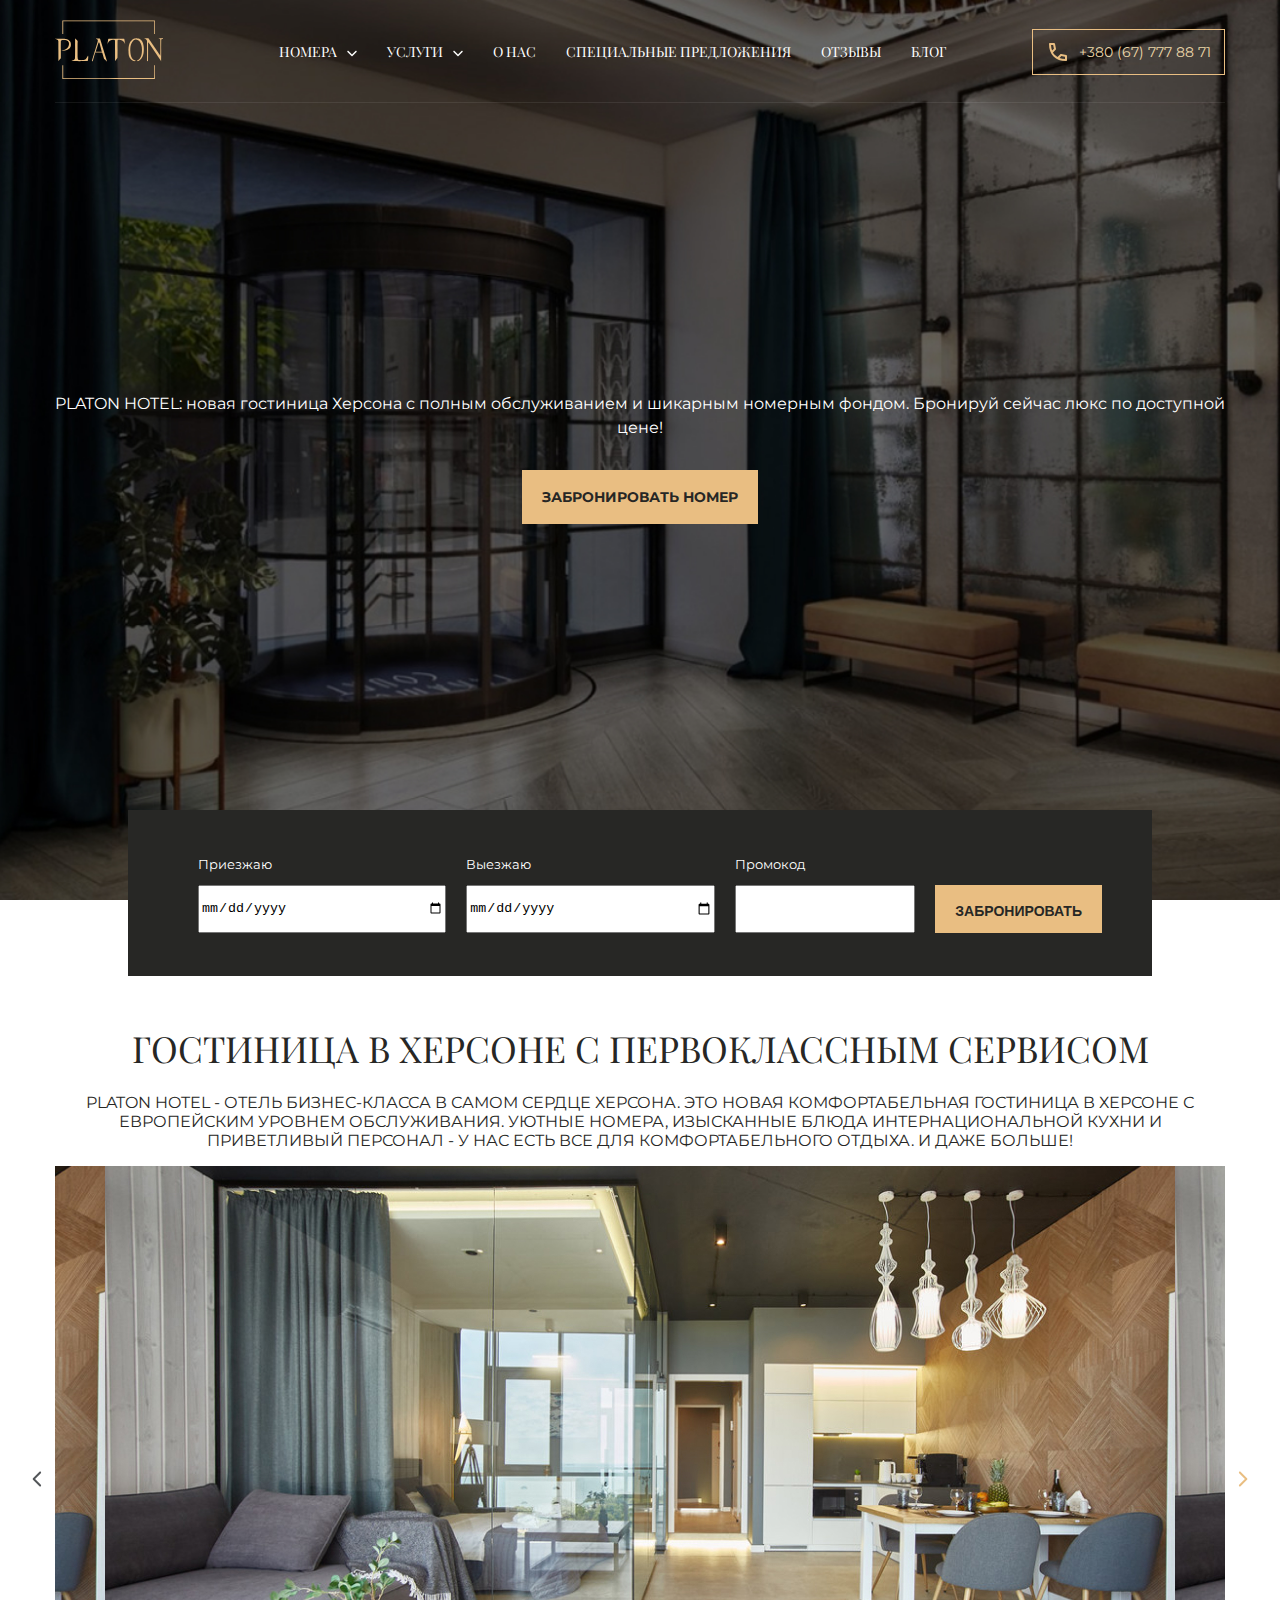
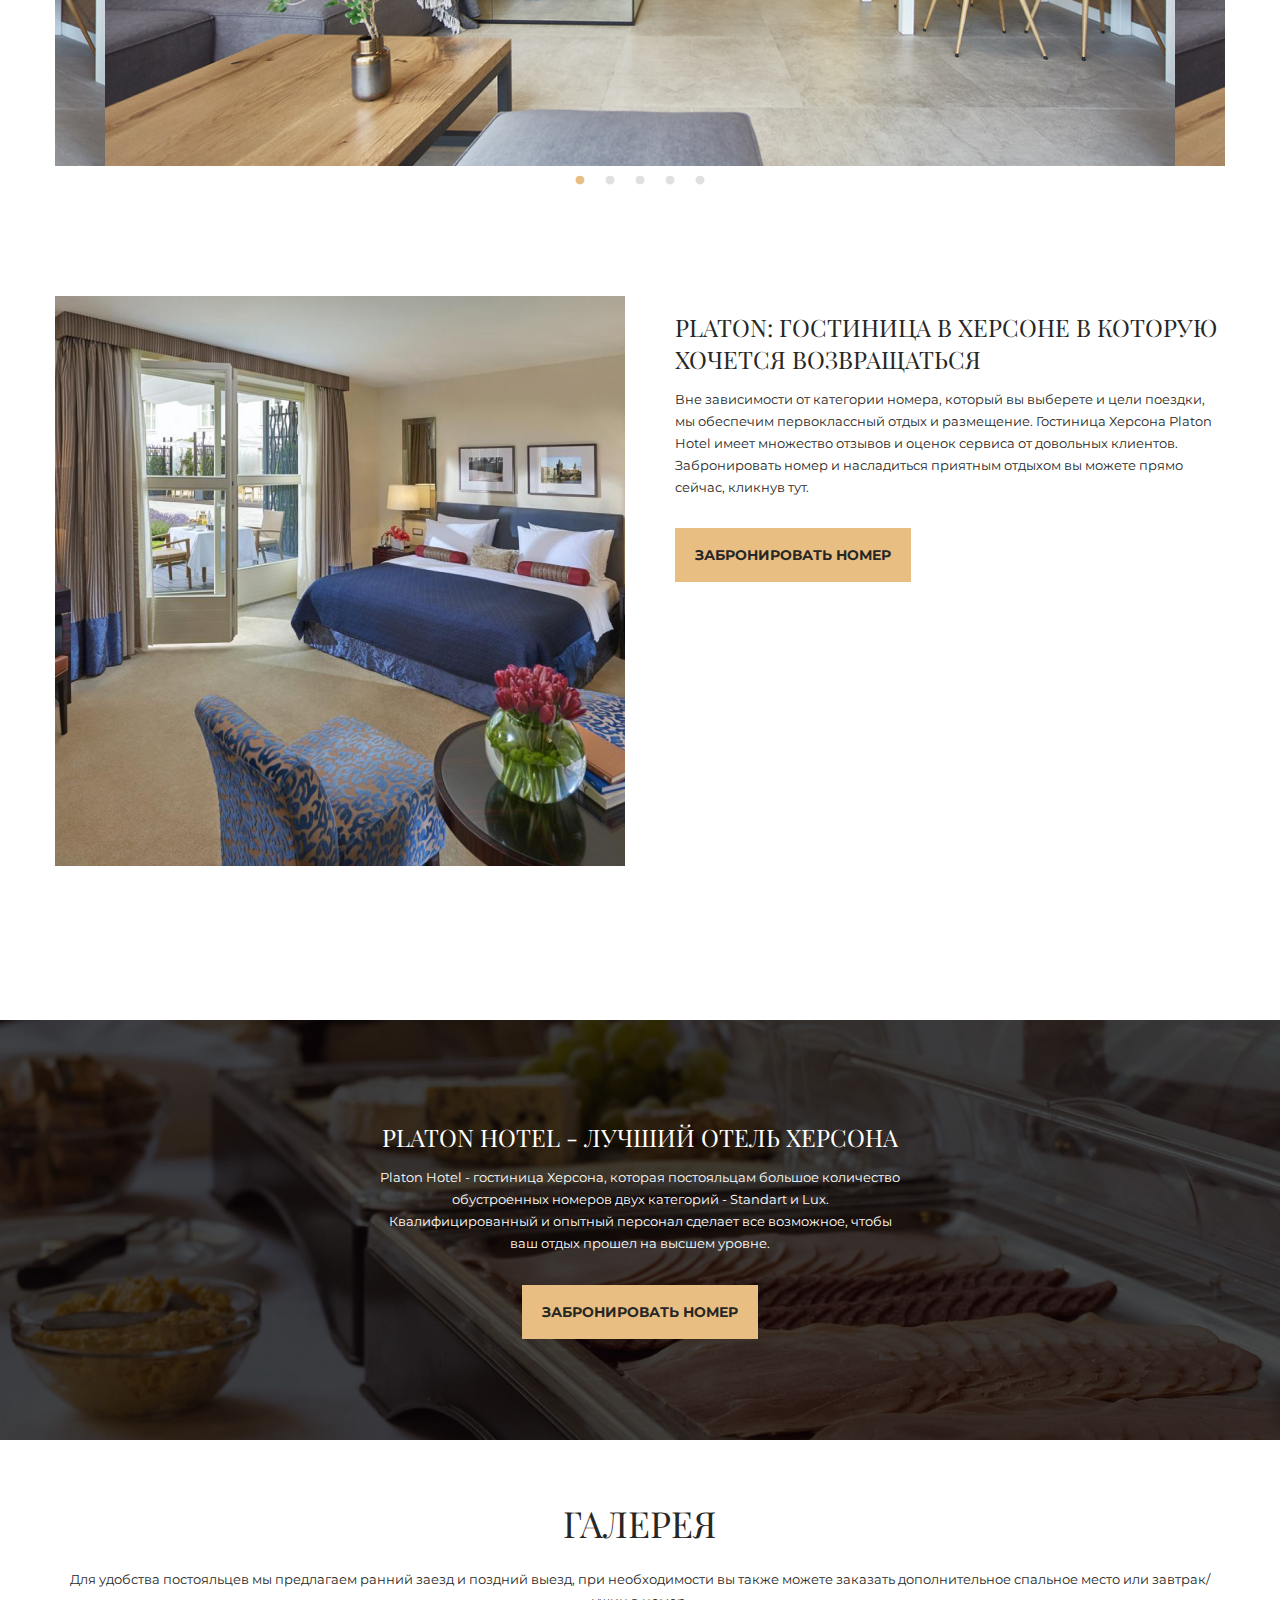
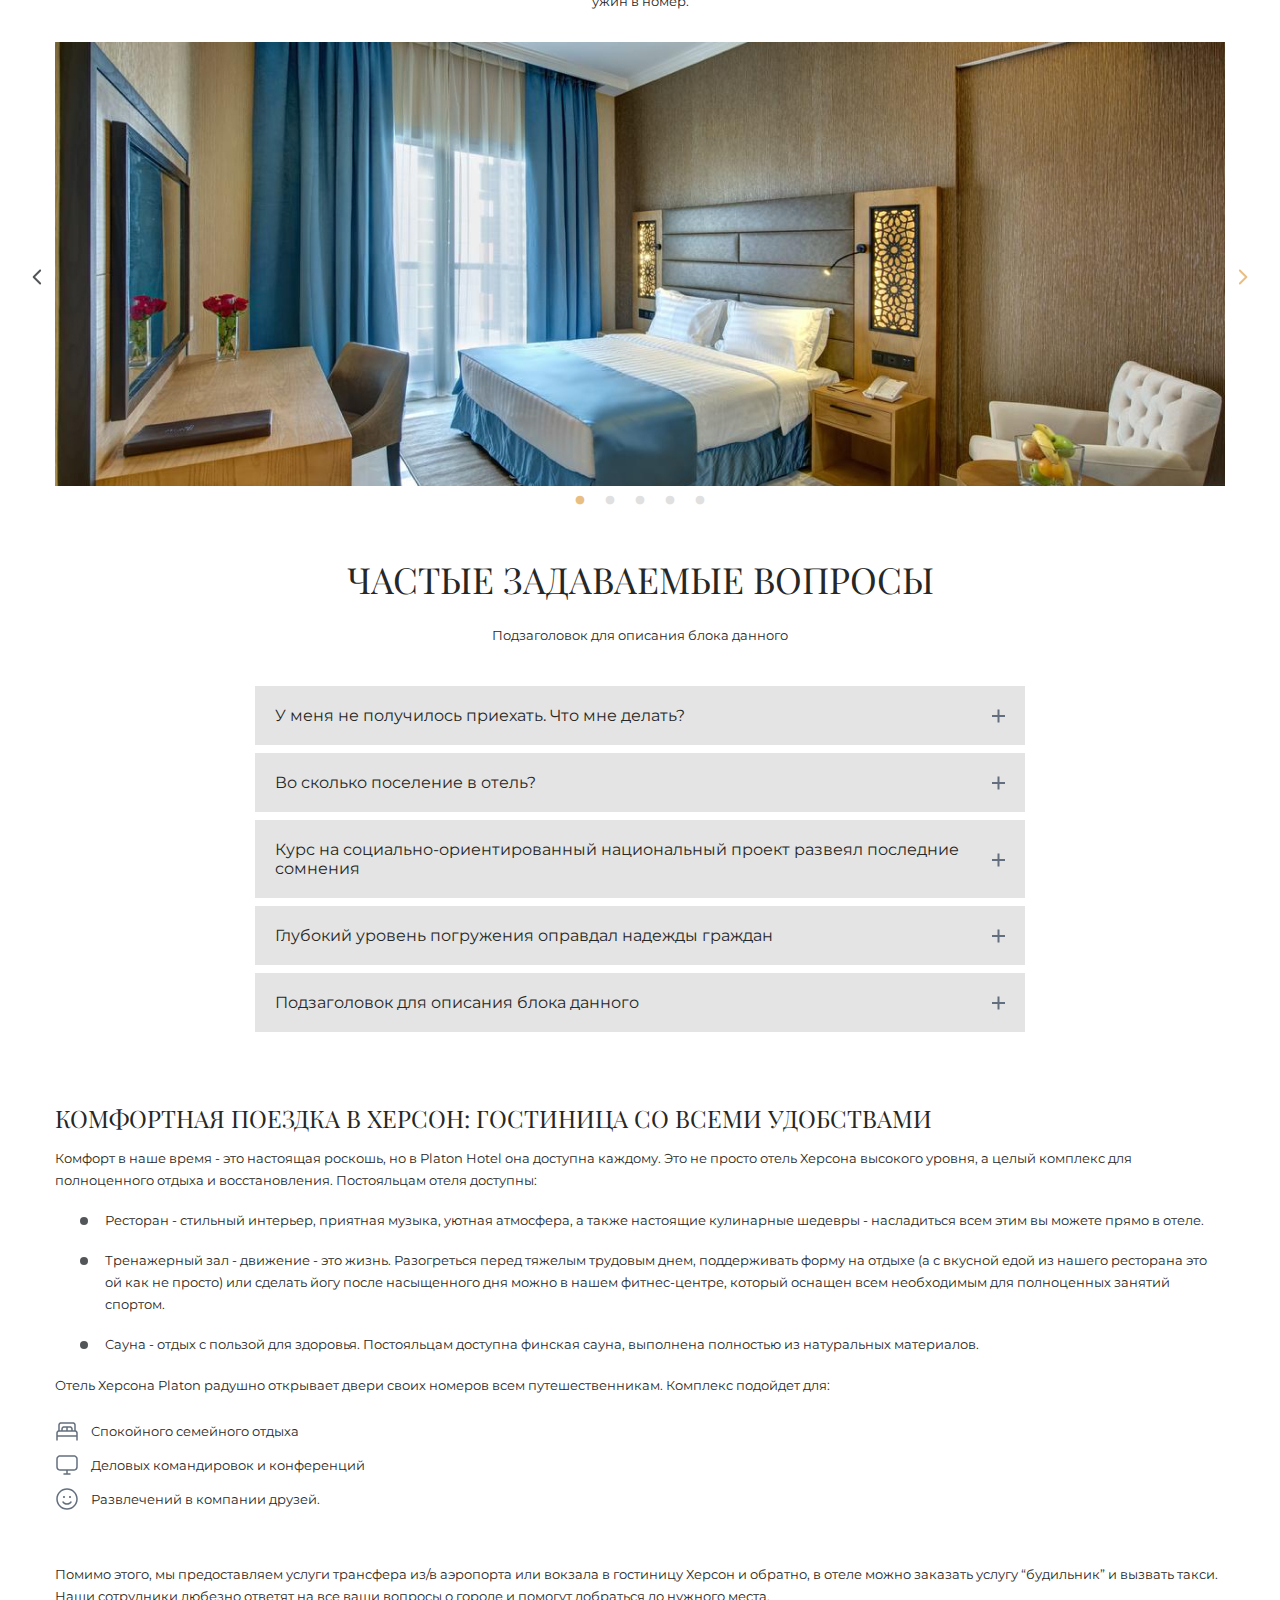
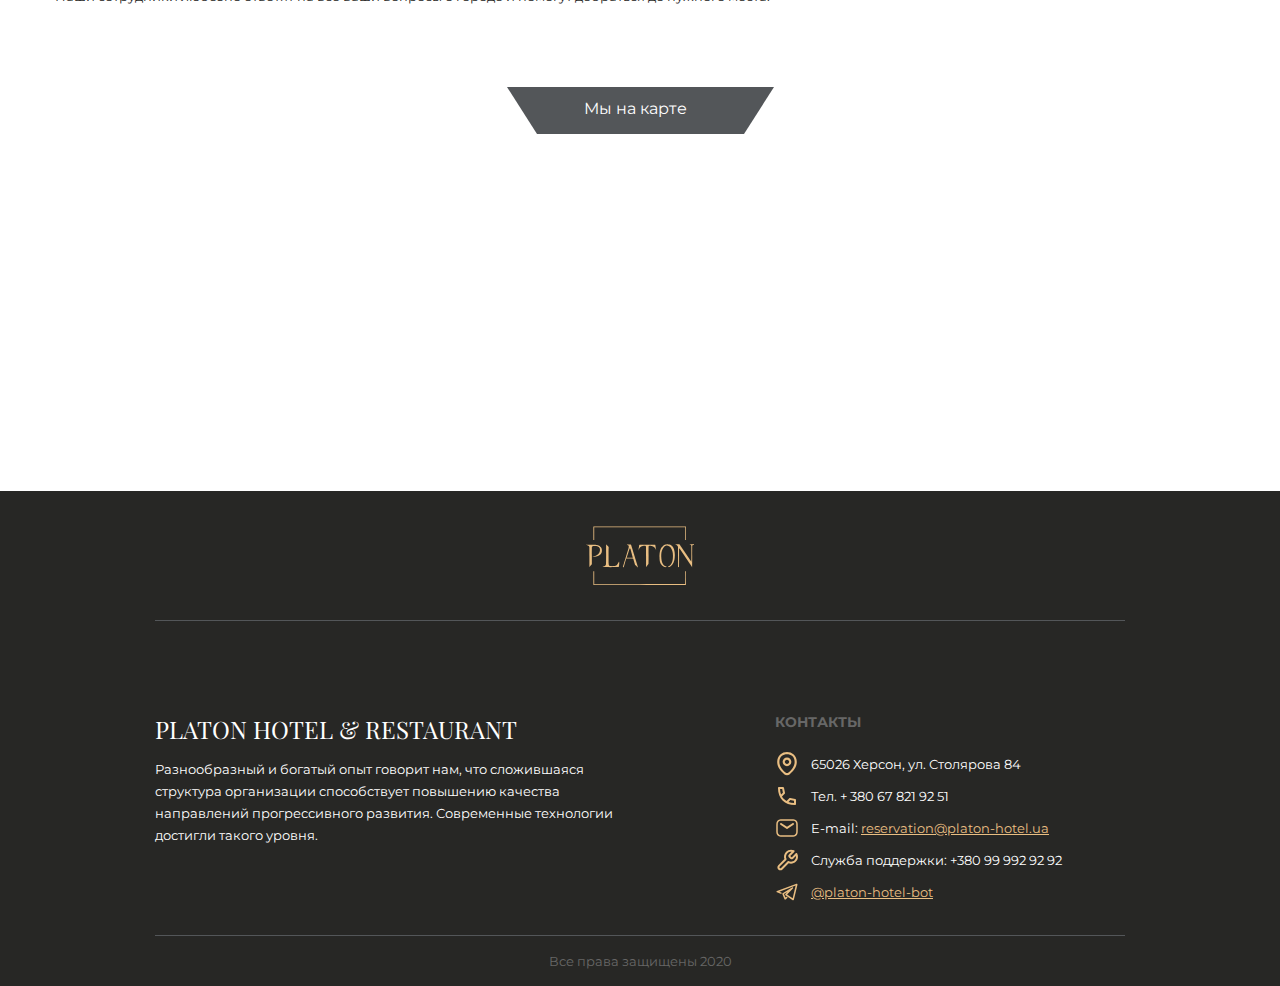
==== commit 4fdbf0fe: "update h1 class" ====
--- a/index.html
+++ b/index.html
@@ -64,7 +64,7 @@
 <!-- Intro -->
 <div class="intro text-center">
 	<div class="container">
-		<h1>
+		<h1 class="reserv">
 			Гостиница в Херсоне для отдыха, деловых поездок и развлечений
 		</h1>
 		<p>
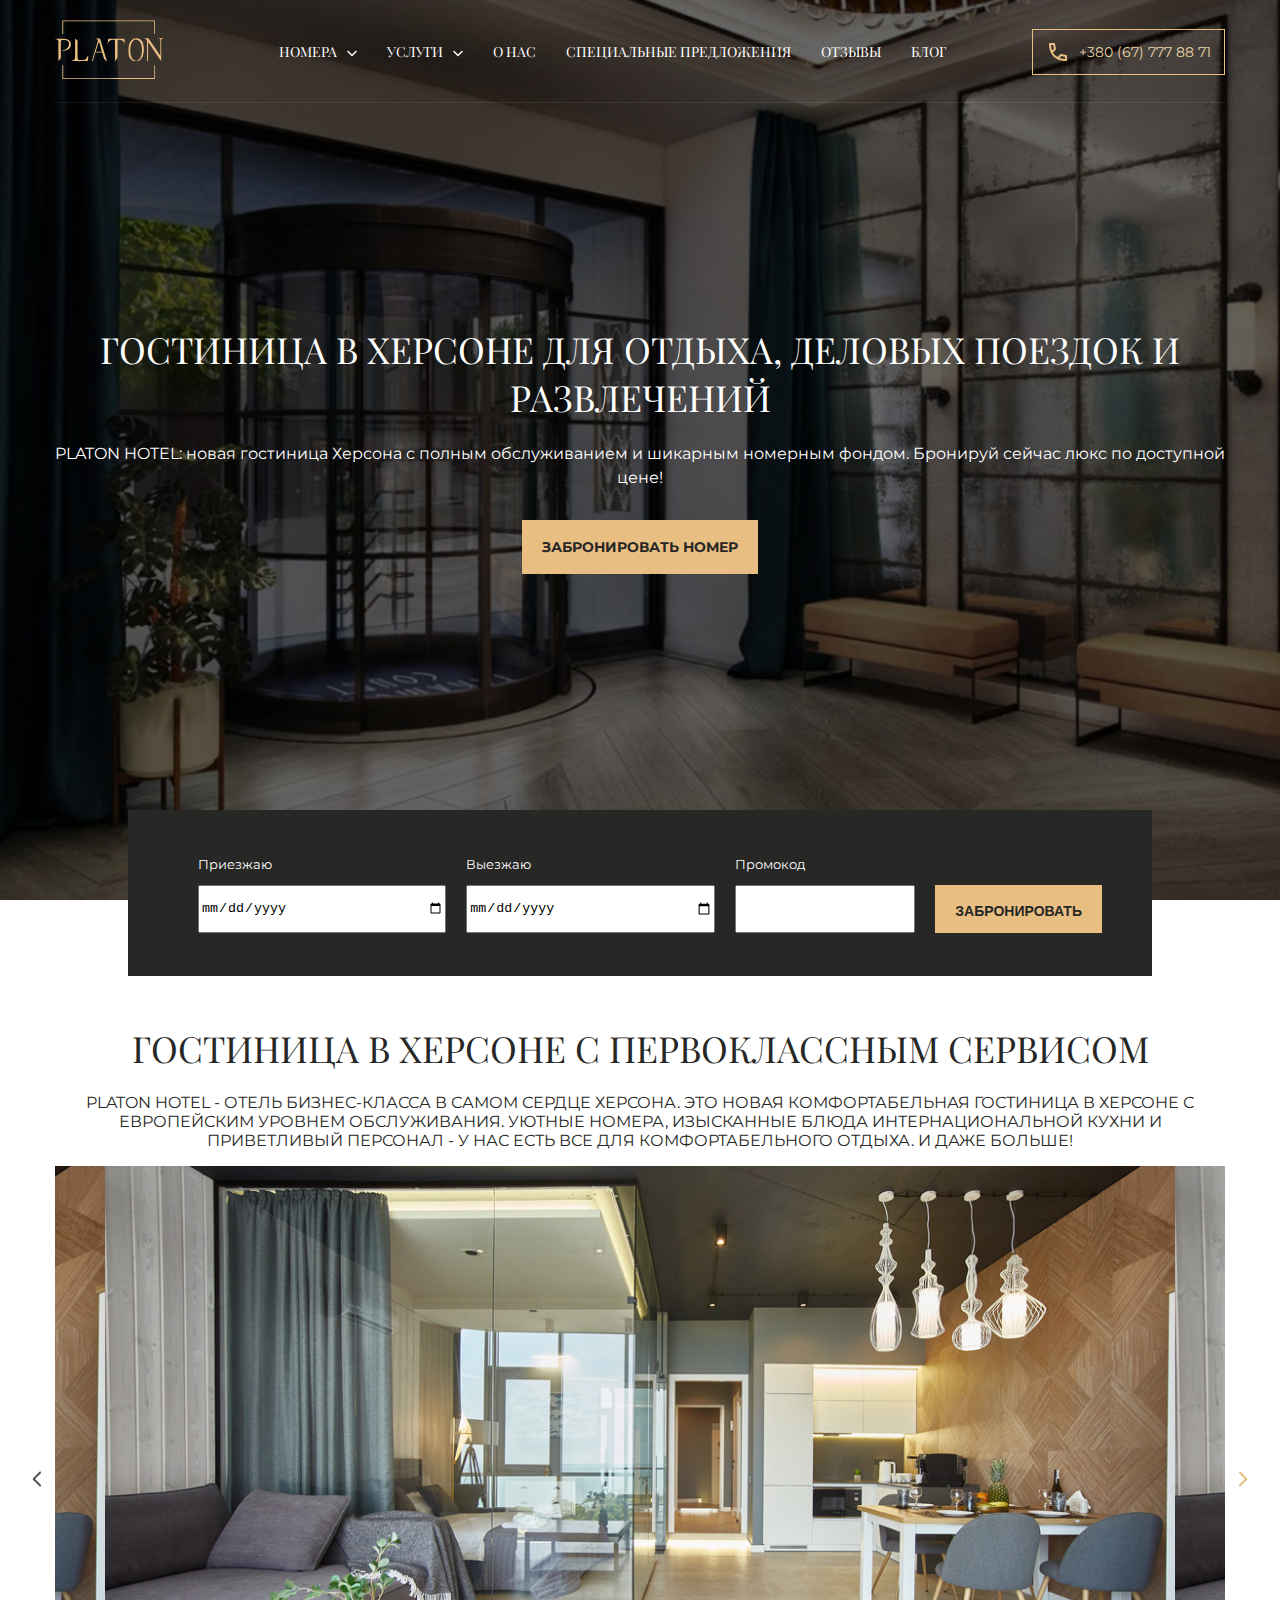
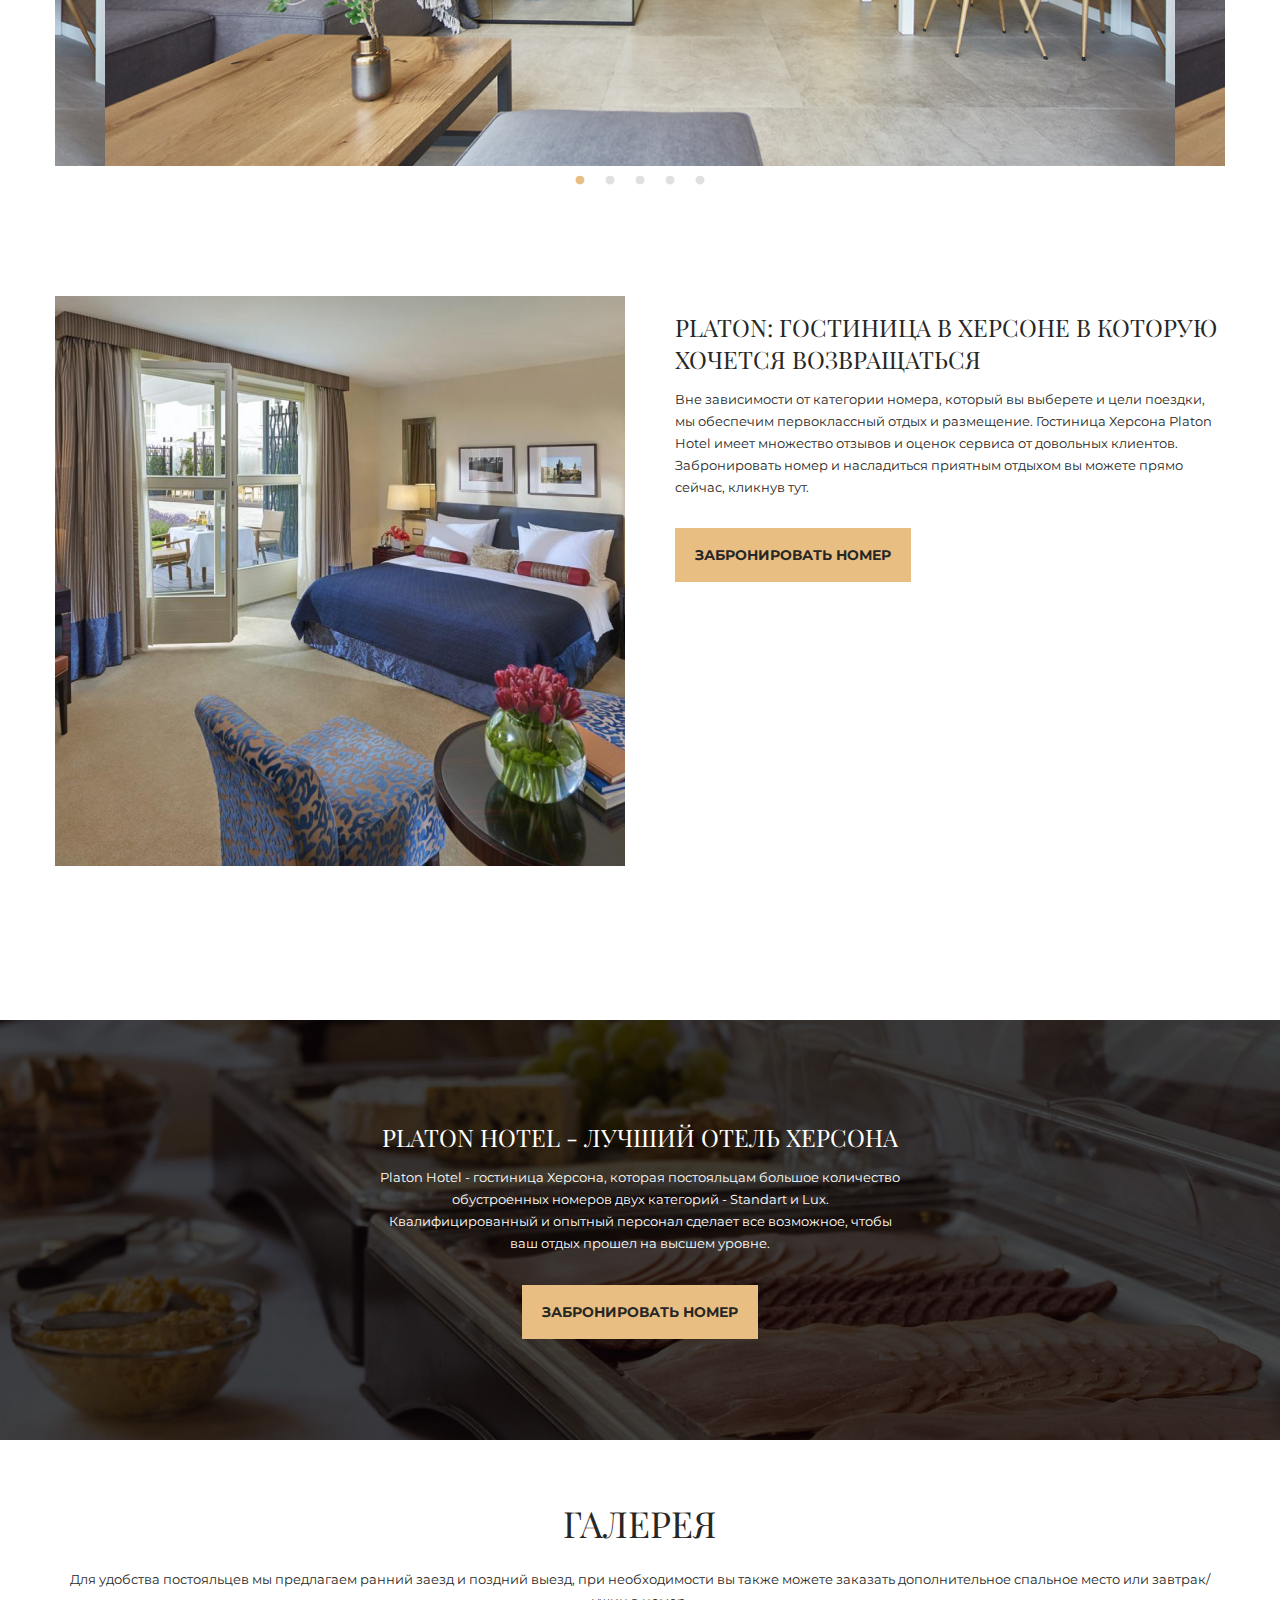
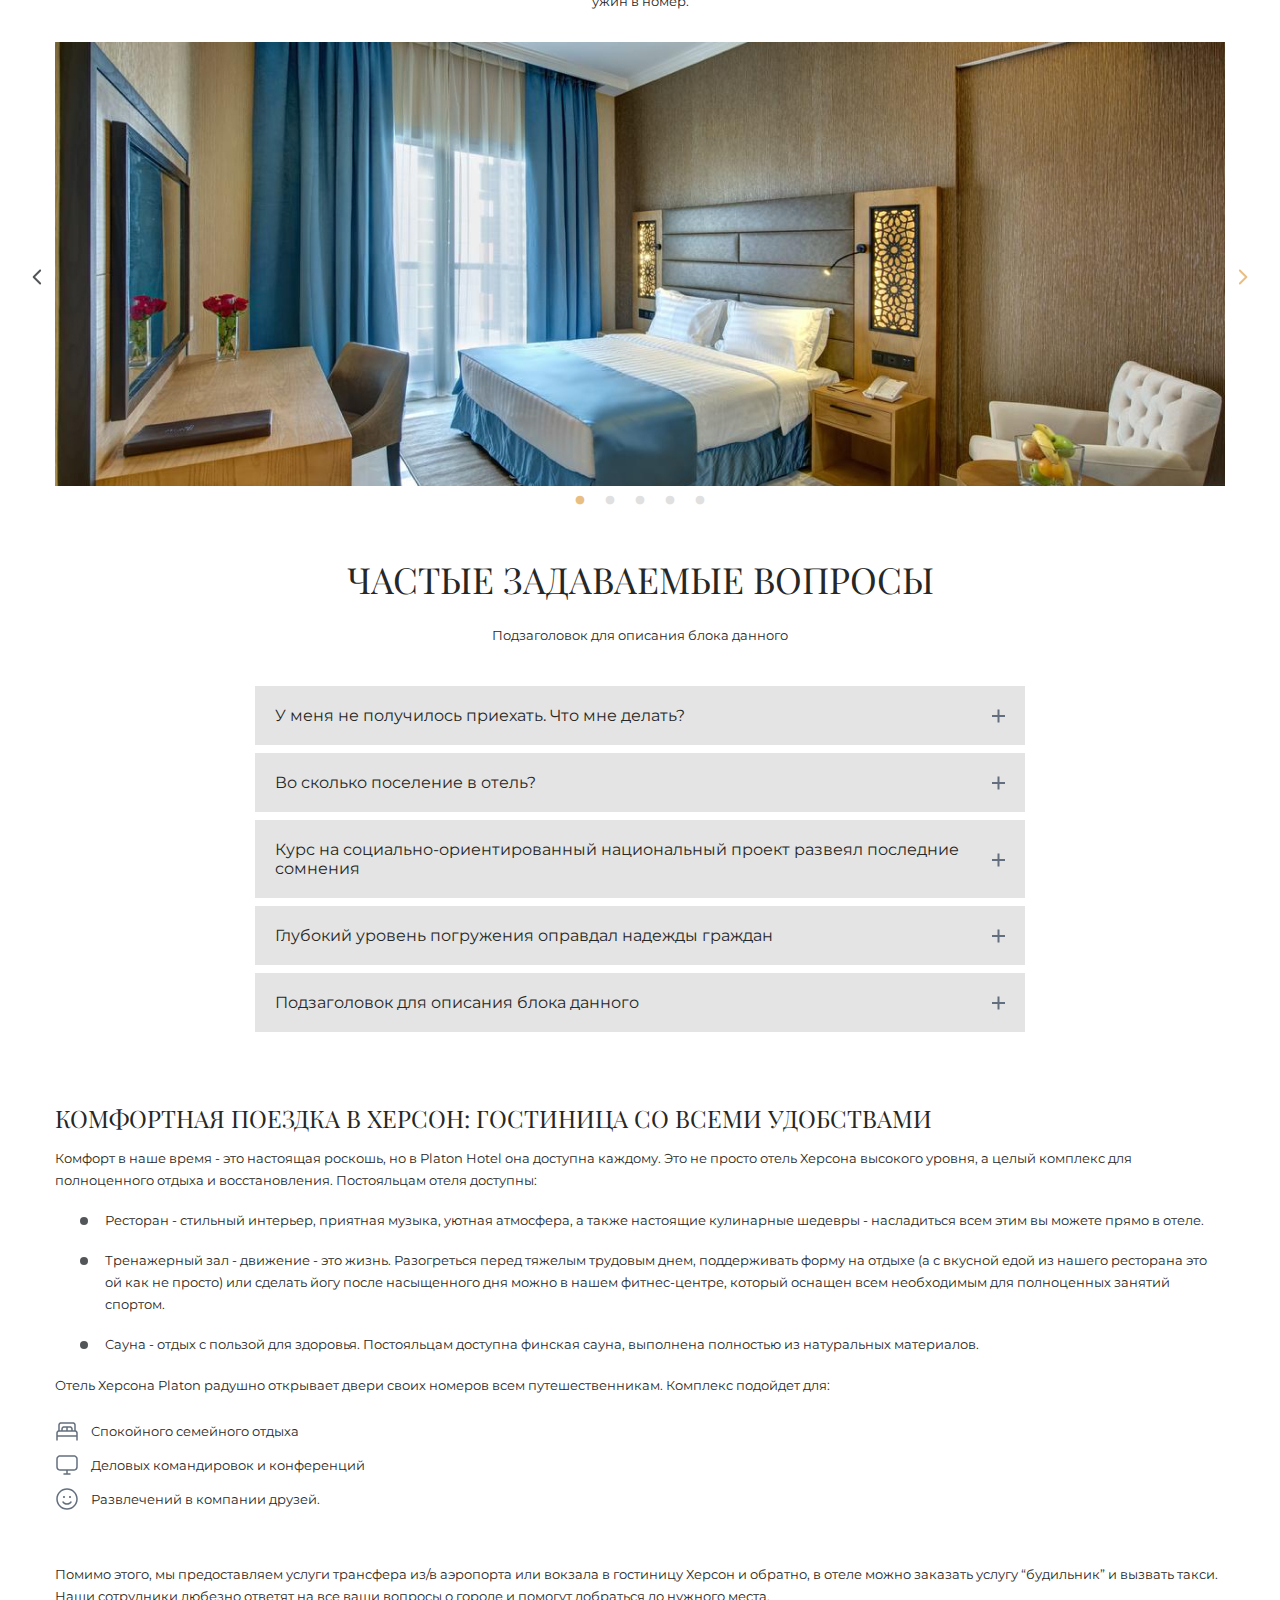
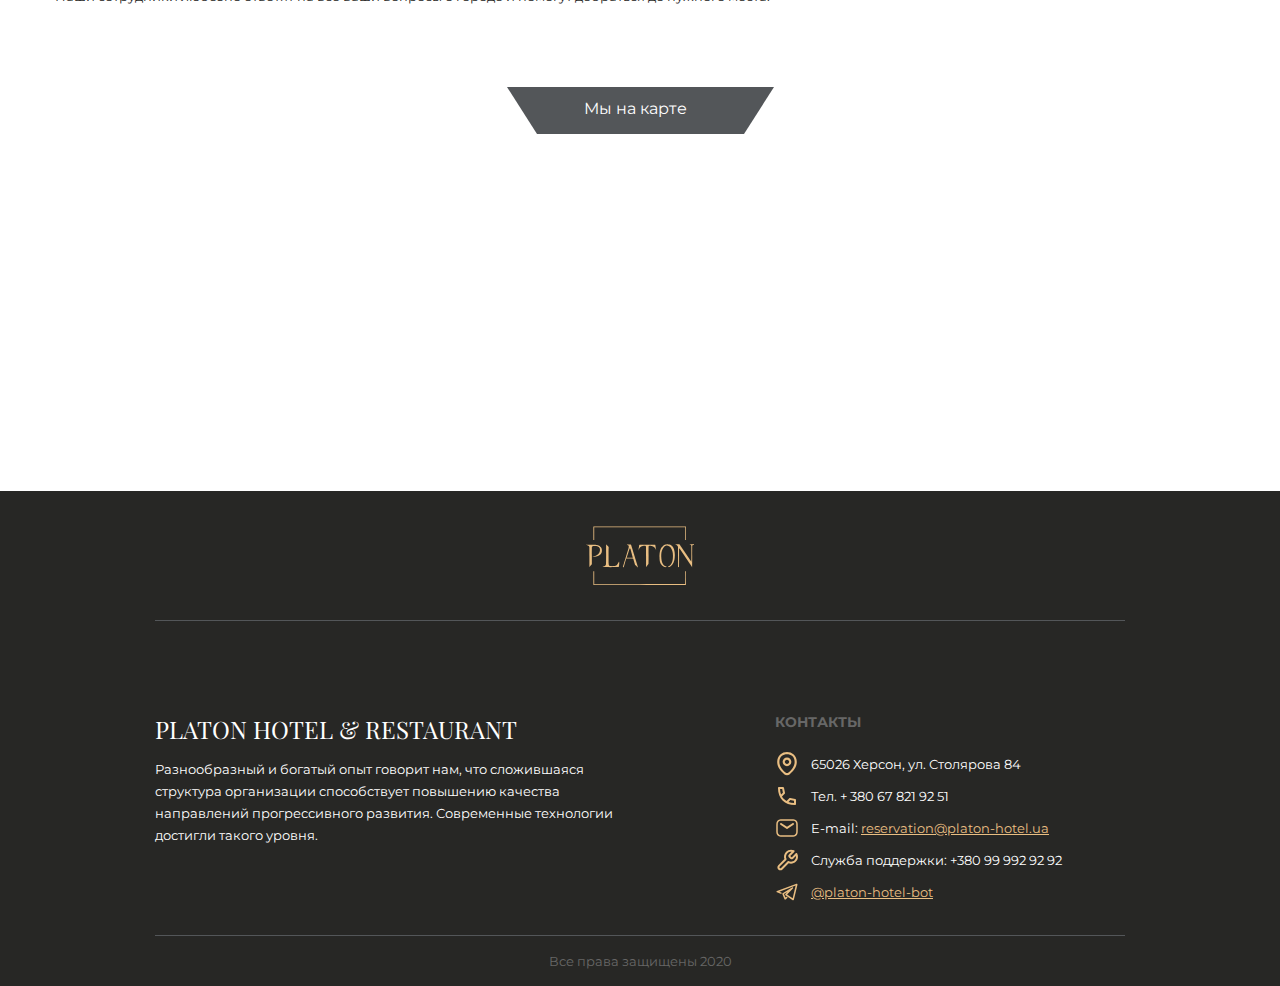
==== commit 0e0273a1: "delete class h1" ====
--- a/index.html
+++ b/index.html
@@ -64,7 +64,7 @@
 <!-- Intro -->
 <div class="intro text-center">
 	<div class="container">
-		<h1 class="reserv">
+		<h1>
 			Гостиница в Херсоне для отдыха, деловых поездок и развлечений
 		</h1>
 		<p>
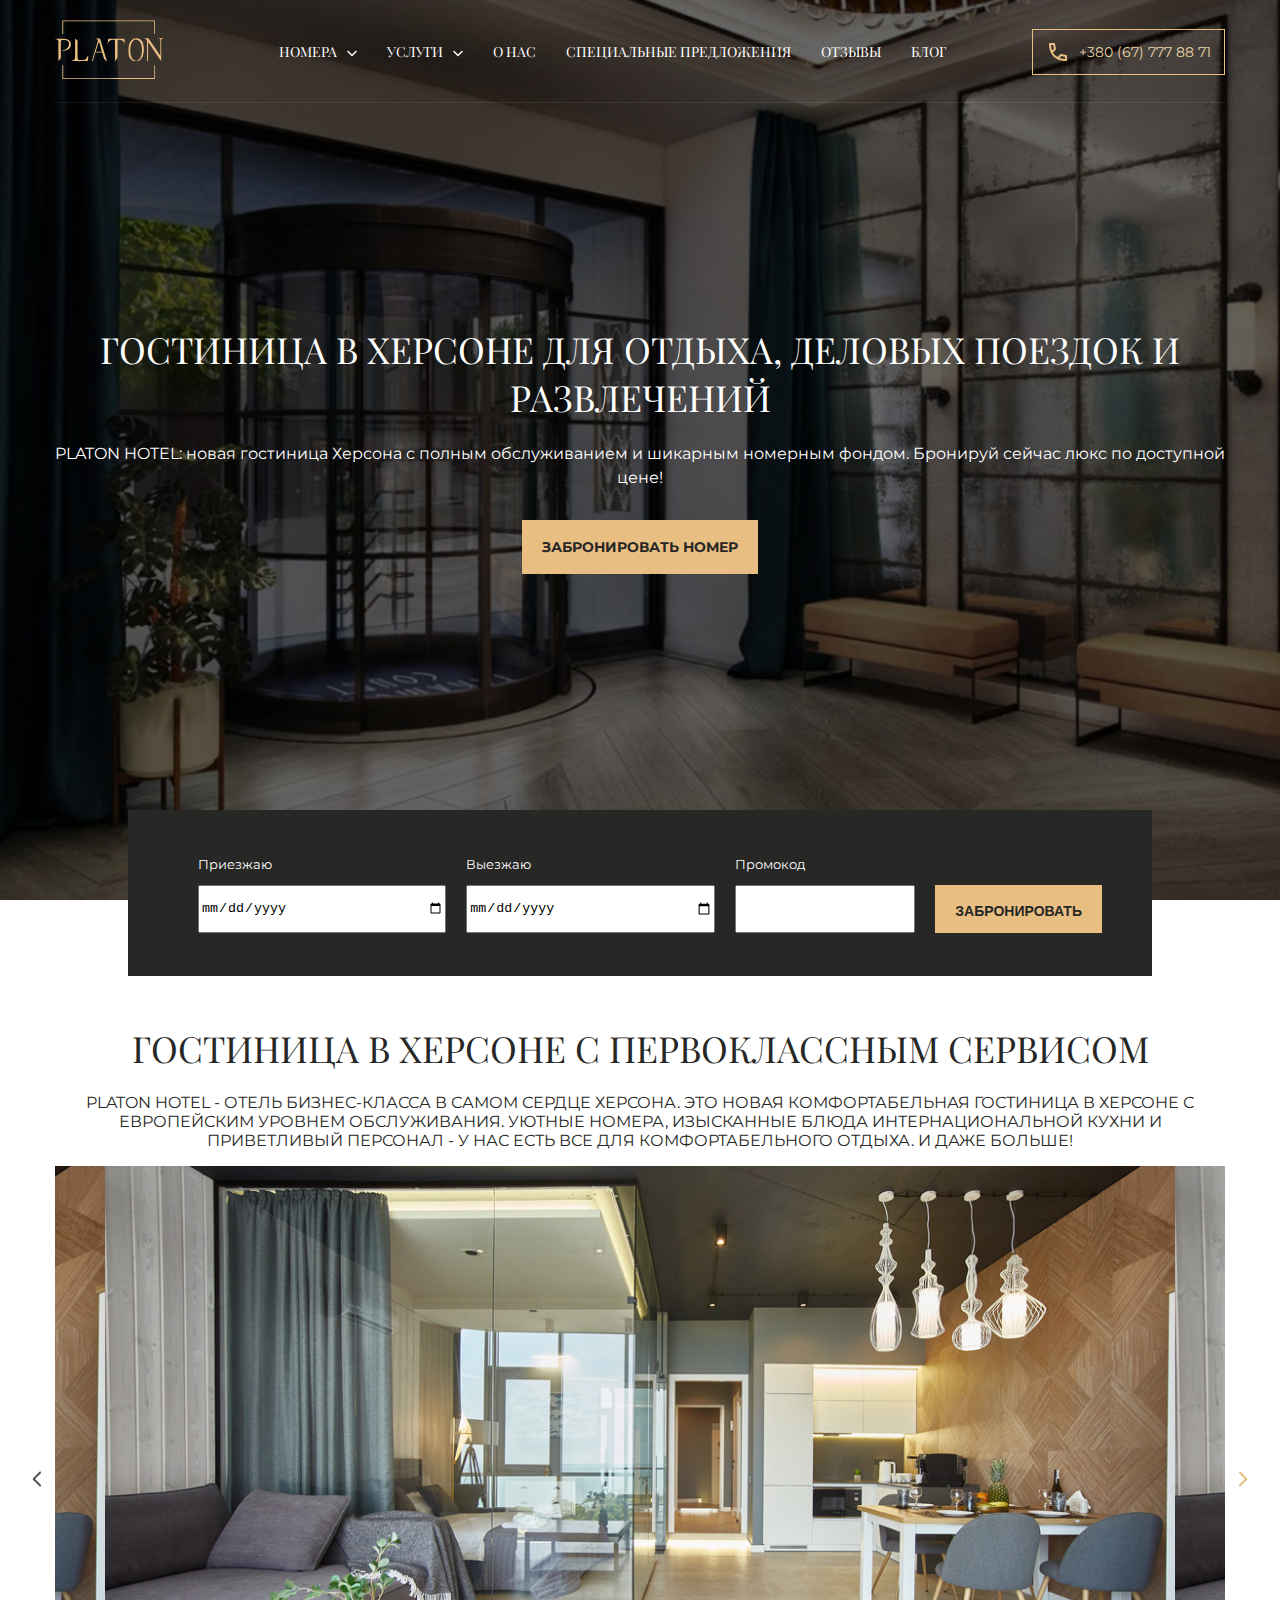
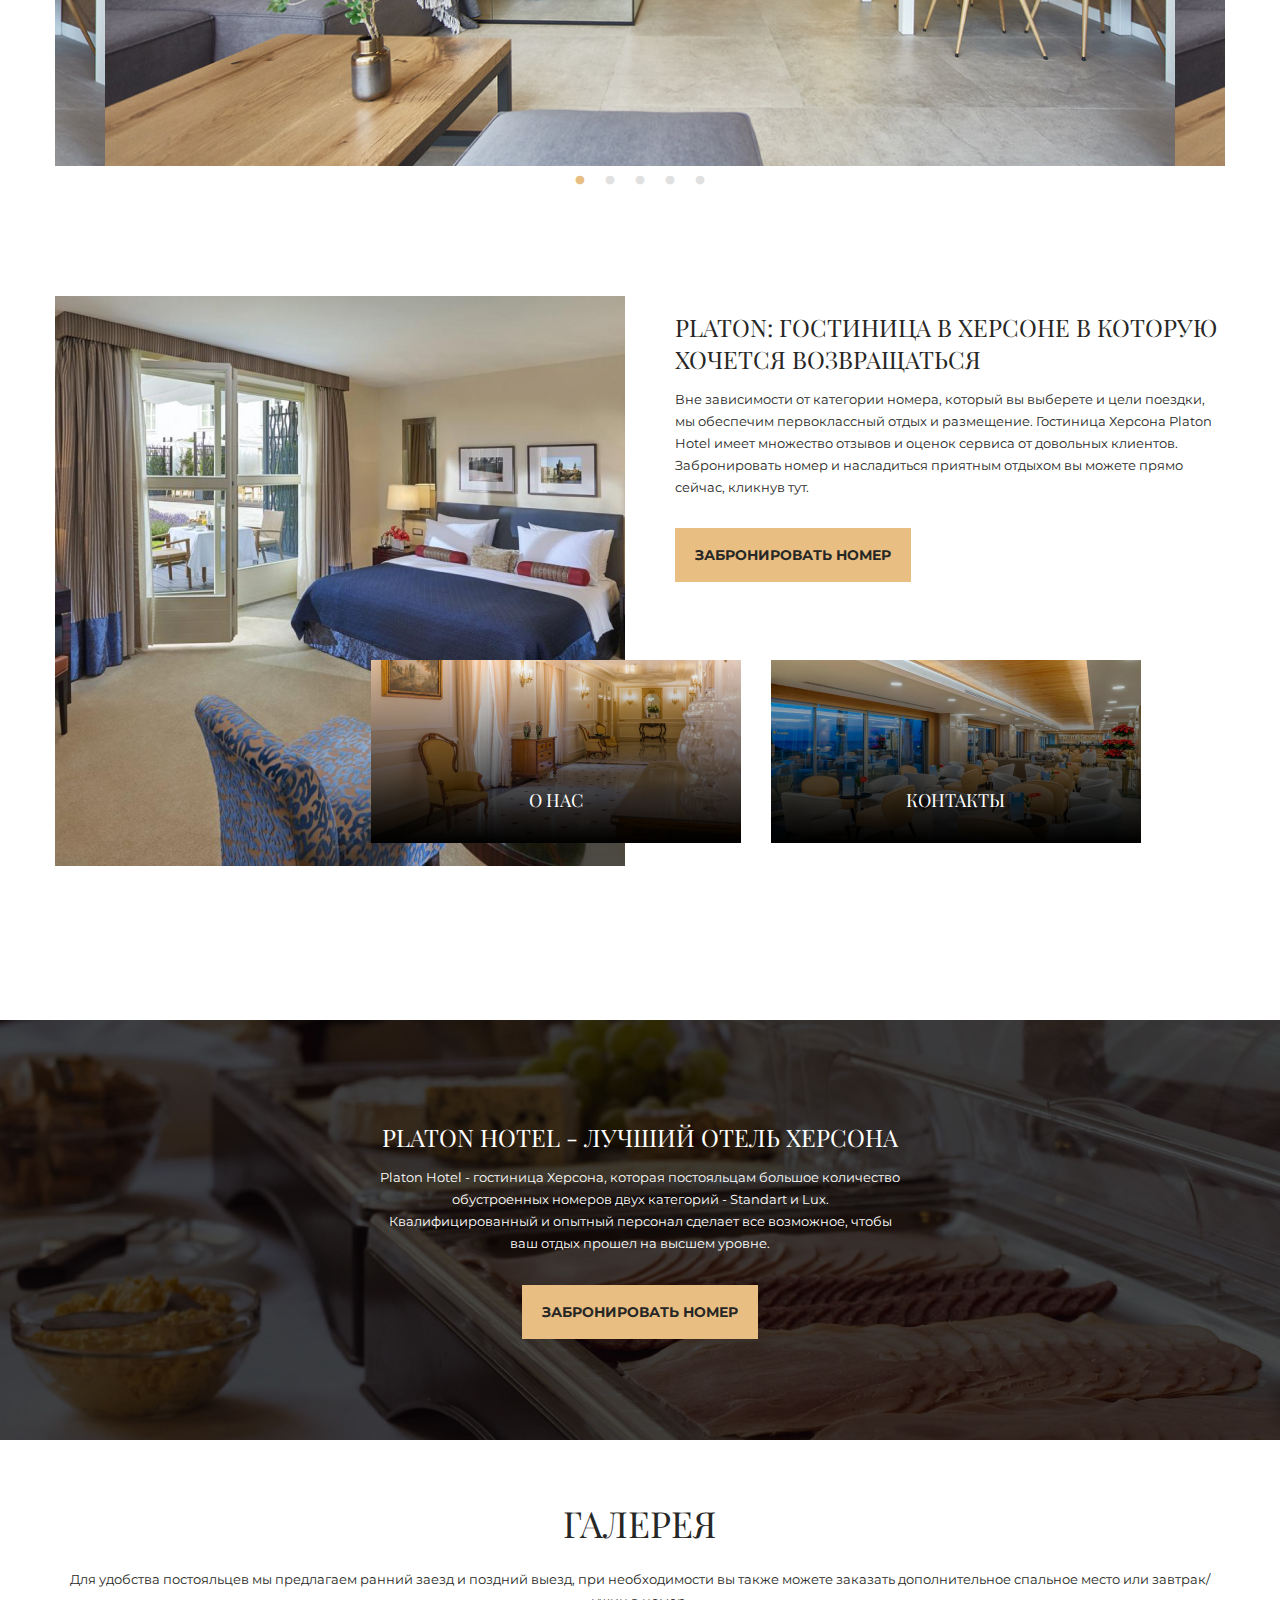
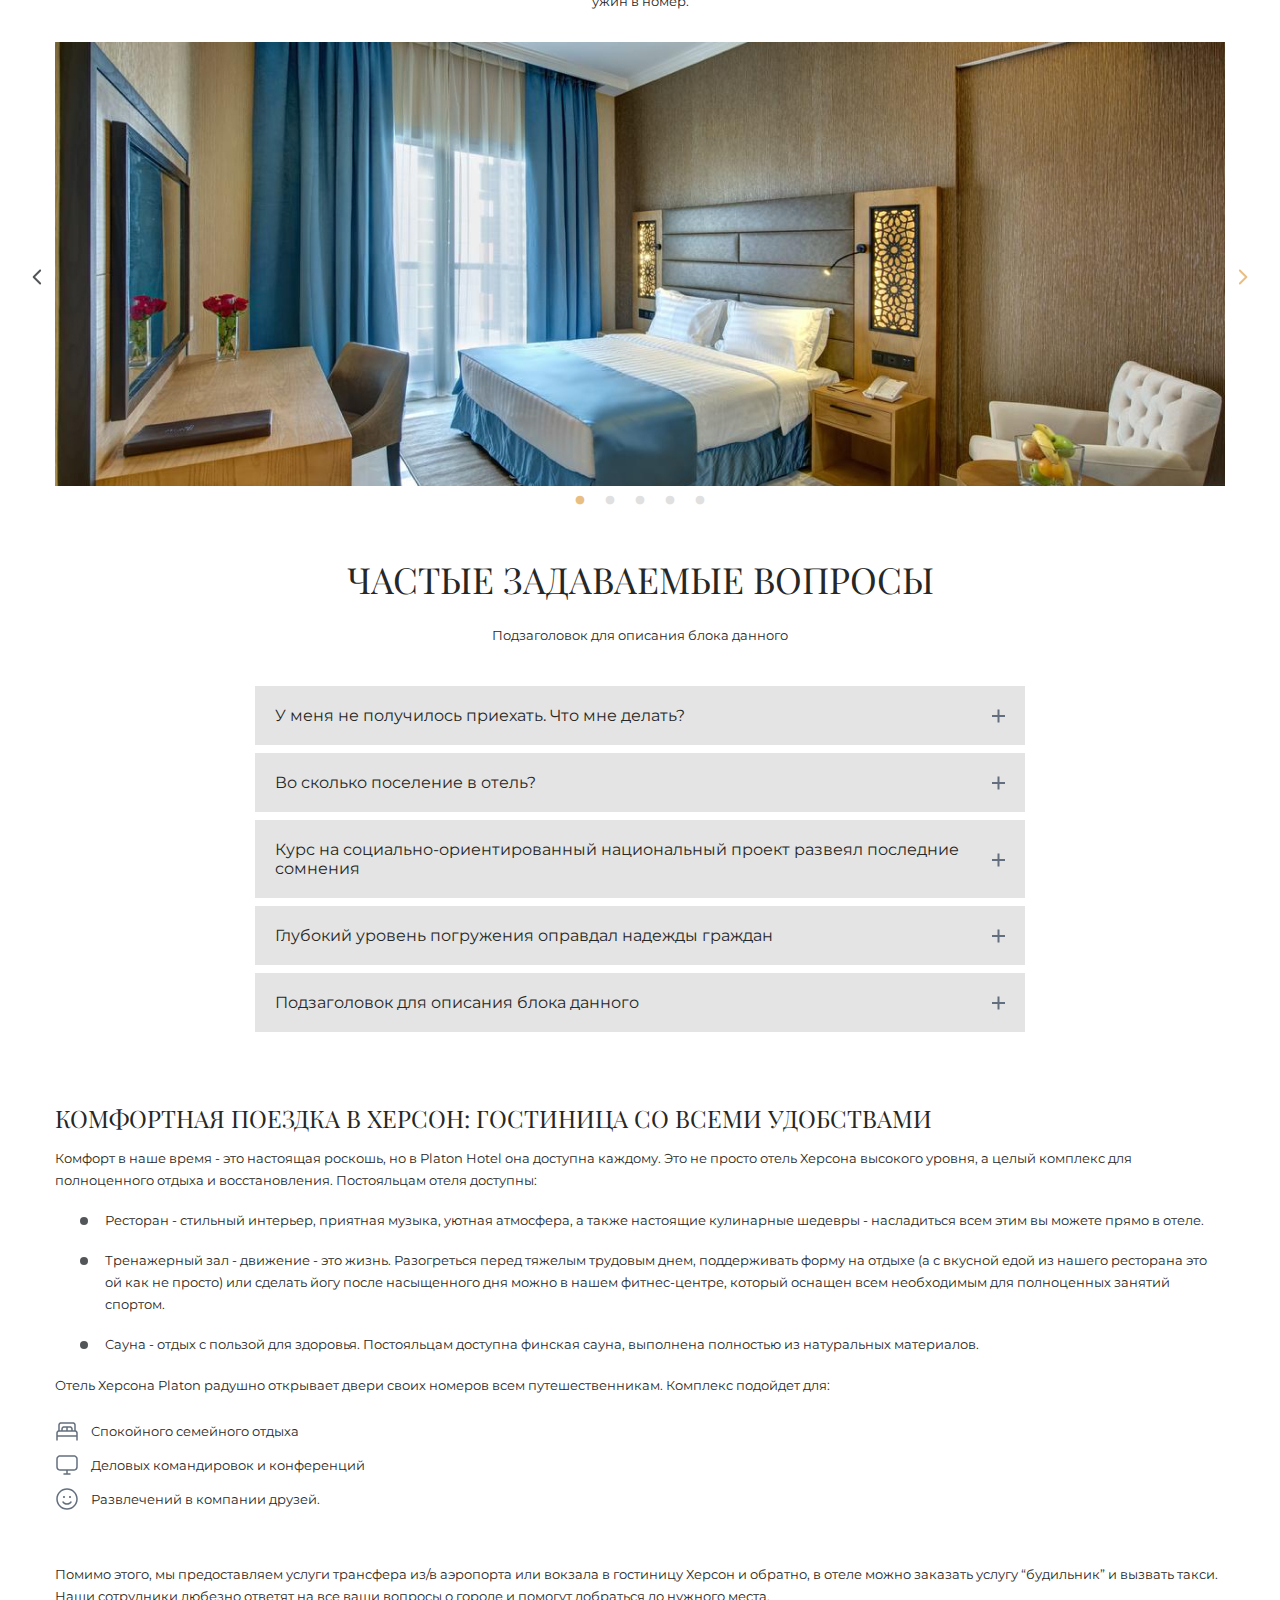
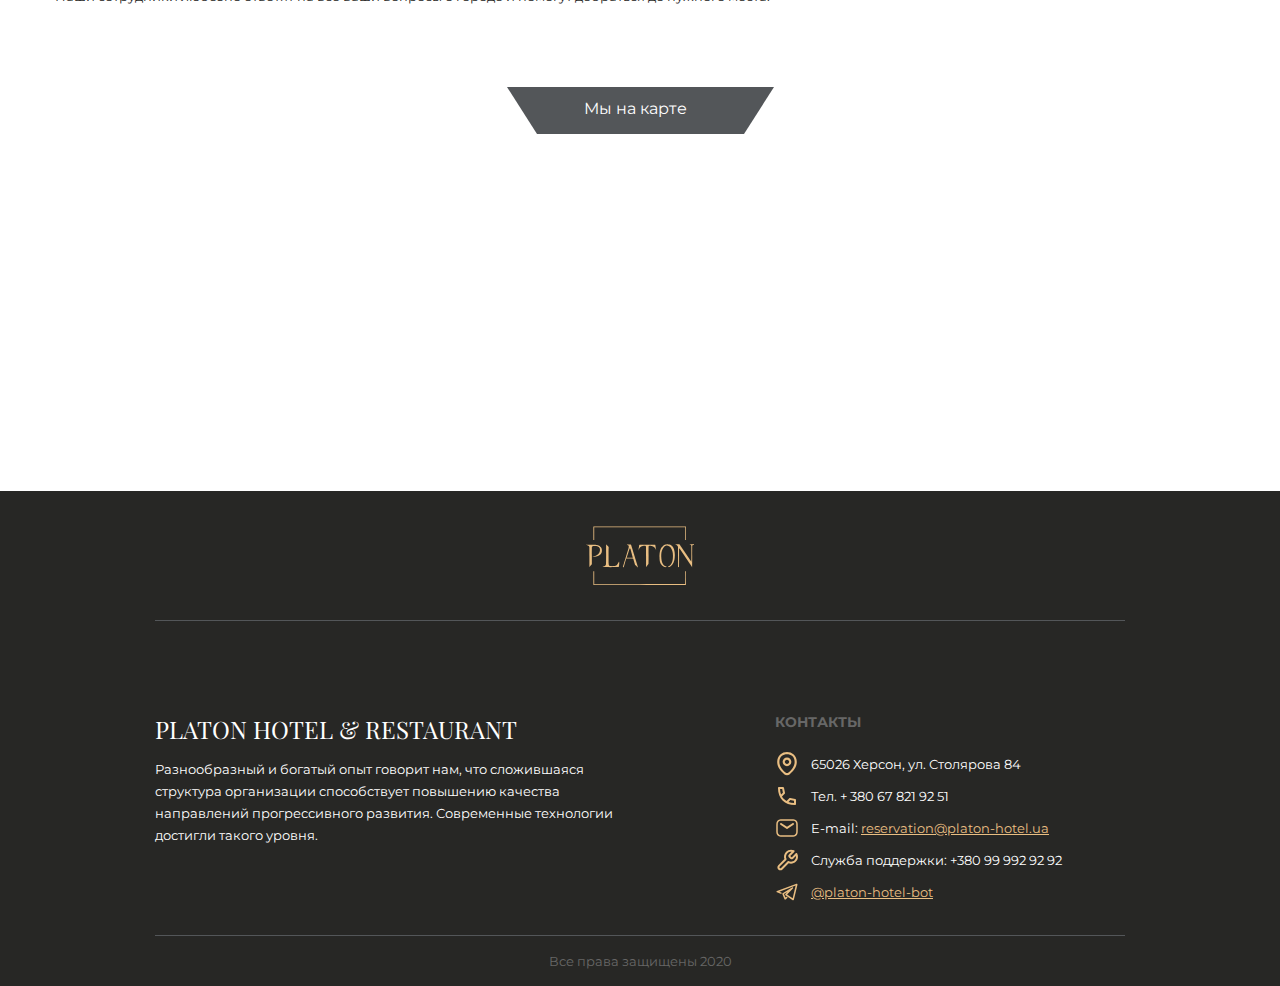
==== commit 672c3076: "добил градиент" ====
--- a/index.html
+++ b/index.html
@@ -14,6 +14,9 @@
 <body>
 <!-- Sprite -->
 <svg style="display: none;">
+	<symbol id="arrowR" viewBox="0 0 24 24">
+		<path fill-rule="evenodd" clip-rule="evenodd" d="M2.75 12C2.75 6.89137 6.89137 2.75 12 2.75C17.1086 2.75 21.25 6.89137 21.25 12C21.25 17.1086 17.1086 21.25 12 21.25C6.89137 21.25 2.75 17.1086 2.75 12ZM12 1.25C6.06294 1.25 1.25 6.06294 1.25 12C1.25 17.9371 6.06294 22.75 12 22.75C17.9371 22.75 22.75 17.9371 22.75 12C22.75 6.06294 17.9371 1.25 12 1.25ZM13.5303 8.46967C13.2374 8.17678 12.7626 8.17678 12.4697 8.46967C12.1768 8.76256 12.1768 9.23744 12.4697 9.53033L14.1893 11.25H8C7.58579 11.25 7.25 11.5858 7.25 12C7.25 12.4142 7.58579 12.75 8 12.75H14.1893L12.4697 14.4697C12.1768 14.7626 12.1768 15.2374 12.4697 15.5303C12.7626 15.8232 13.2374 15.8232 13.5303 15.5303L16.5303 12.5303C16.8232 12.2374 16.8232 11.7626 16.5303 11.4697L13.5303 8.46967Z"/>
+	</symbol>
 	<symbol id="map" viewBox="0 0 18 22">
 		<path fill-rule="evenodd" clip-rule="evenodd" d="M2 9.14818C2 6.69712 2.89314 4.93541 4.17115 3.77835C5.46619 2.60588 7.21809 2 9 2C10.7819 2 12.5338 2.6059 13.8288 3.77837C15.1069 4.93543 16 6.69715 16 9.14818C16 11.2169 15.1914 13.1311 14.0546 14.7968C12.9182 16.4618 11.49 17.8244 10.3478 18.767C9.55 19.4253 8.45042 19.4254 7.65255 18.767C6.5103 17.8245 5.082 16.4619 3.94552 14.7968C2.80865 13.1311 2 11.217 2 9.14818ZM18 9.14818C18 6.16712 16.8931 3.85474 15.1712 2.29574C13.4662 0.752148 11.2181 5.54326e-06 9 0C6.78191 -5.60281e-06 4.53381 0.752126 2.82885 2.29572C1.10686 3.85472 0 6.1671 0 9.14818C0 11.7472 1.01476 14.0506 2.29362 15.9243C3.57287 17.7985 5.15262 19.2971 6.37964 20.3096C7.91657 21.5778 10.0839 21.5778 11.6208 20.3095C12.8478 19.297 14.4274 17.7985 15.7066 15.9242C16.9853 14.0505 18 11.7471 18 9.14818ZM7 9.00003C7 7.89546 7.89543 7.00003 9 7.00003C10.1046 7.00003 11 7.89546 11 9.00003C11 10.1046 10.1046 11 9 11C7.89543 11 7 10.1046 7 9.00003ZM9 5.00003C6.79086 5.00003 5 6.79089 5 9.00003C5 11.2092 6.79086 13 9 13C11.2091 13 13 11.2092 13 9.00003C13 6.79089 11.2091 5.00003 9 5.00003Z"/>
 	</symbol>
@@ -136,6 +139,32 @@
 				</p>
 				<a class="btn" href="#">Забронировать номер</a>
 			</div>
+			<div class="section-2__nav">
+				<div class="section-2__nav--item">
+					<img src="accets/images/aboutus.jpg" alt="">
+					<div class="section-2__nav--item--info">
+						<h3>О нас</h3>
+						<div class="section-2__nav--item--info-more">
+							<p>Перейти к о нас</p>
+							<svg class="item--info__icon">
+								<use xlink:href="#arrowR"></use>
+							</svg>
+						</div>
+					</div>
+				</div>
+				<div class="section-2__nav--item">
+					<img src="accets/images/contacts.jpg" alt="">
+					<div class="section-2__nav--item--info">
+						<h3>Контакты</h3>
+						<div class="section-2__nav--item--info-more">
+							<p>Перейти к контактам</p>
+							<svg class="item--info__icon">
+								<use xlink:href="#arrowR"></use>
+							</svg>
+						</div>
+					</div>
+				</div>
+			</div>
 	</div>
 </div>
 
--- a/accets/css/style.css
+++ b/accets/css/style.css
@@ -28,6 +28,15 @@
 	text-transform: uppercase;
 	color: #ffffff;
 	margin-bottom: 20px;
+}
+
+h3 {
+	font-family: 'Playfair Display', serif;
+	font-size: 18px;
+	font-weight: 400;
+	line-height: 1.33;
+	text-transform: uppercase;
+	color: #ffffff;
 }
 
 h2 {
@@ -52,7 +61,6 @@
 	font-family: 'Montserrat', sans-serif;
 	font-size: 16px;
 	font-weight: 400;
-	color: #272725;
 }
 
 .p13 {
@@ -255,14 +263,6 @@
 	color: #272725;
 }
 
-.slick-slide {
-	width: 100%;
-}
-
-.section-1.slick-slide.slick-active {
-	margin: 0 20px;
-}
-
 .slick-prev:before, .slick-next:before {
 	color: #000000;
 }
@@ -298,11 +298,86 @@
 }
 
 .section-2 {
+	position: relative;
 	display: grid;
     grid-template-columns: 1fr 1fr;
     grid-column-gap: 50px;
     grid-row-gap: 30px;
 	margin-top: 100px;
+}
+
+.section-2__nav {
+	position: absolute;
+	display: grid;
+	grid-template-columns: 1fr 1fr;
+	grid-gap: 0 30px;
+	bottom: 27px;
+	left: 27%;
+}
+
+.section-2__nav--item {
+	width: 370px;
+	height: 183px;
+	position: relative;
+}
+
+.section-2__nav--item img {
+	position: absolute;
+}
+
+.section-2__nav--item--info {
+	height: 100%;
+    z-index: 10;
+    position: relative;
+    width: 100%;
+    display: flex;
+    text-align: center;
+    align-items: center;
+    justify-content: flex-end;
+    flex-direction: column;
+   	background: linear-gradient(rgba(0,0,0,0), rgba(0,0,0,1));
+   	cursor: pointer;
+   	padding-bottom: 30px;
+}
+
+.section-2__nav--item--info p {
+	font-family: Montserrat;
+	font-weight: 400;
+	font-size: 13px;
+	color: #FFFFFF;
+}
+
+.section-2__nav--item--info:after {
+	position: absolute;
+	z-index: -1;
+	content: "";
+	width: 100%;
+	height: 100%;
+	background: rgb(0, 0, 0);
+	opacity: 0;
+  	transition: opacity .4s linear;
+  	top: 0;
+}
+
+.section-2__nav--item--info:hover:after {
+	opacity: .6;
+}
+
+.section-2__nav--item--info-more {
+	transition: all .4s linear;
+	overflow: hidden;
+	max-height: 0;
+}
+
+.section-2__nav--item--info:hover .section-2__nav--item--info-more {
+	overflow: visible;
+	max-height: 100px;
+}
+
+.item--info__icon{
+	width: 21px;
+	height: 21px;
+	fill: #E9BE82;
 }
 
 .section-2__text {
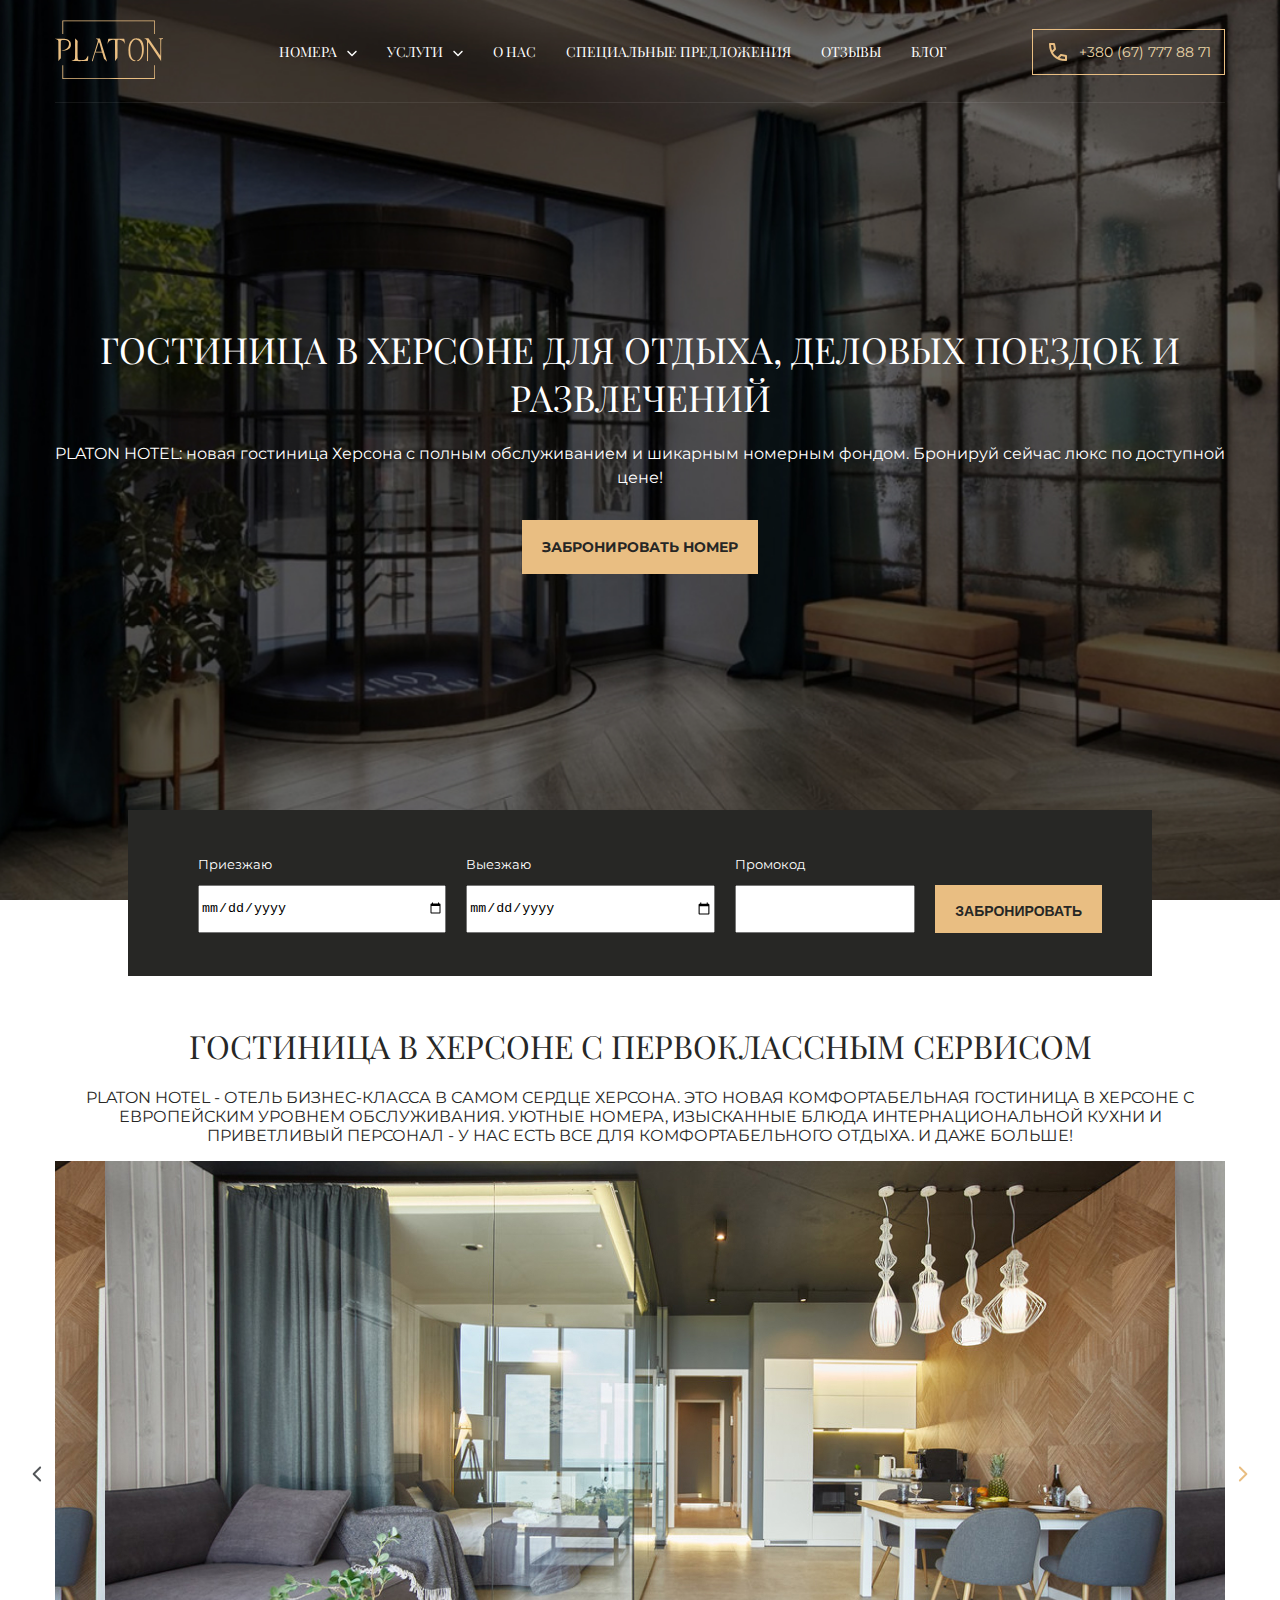
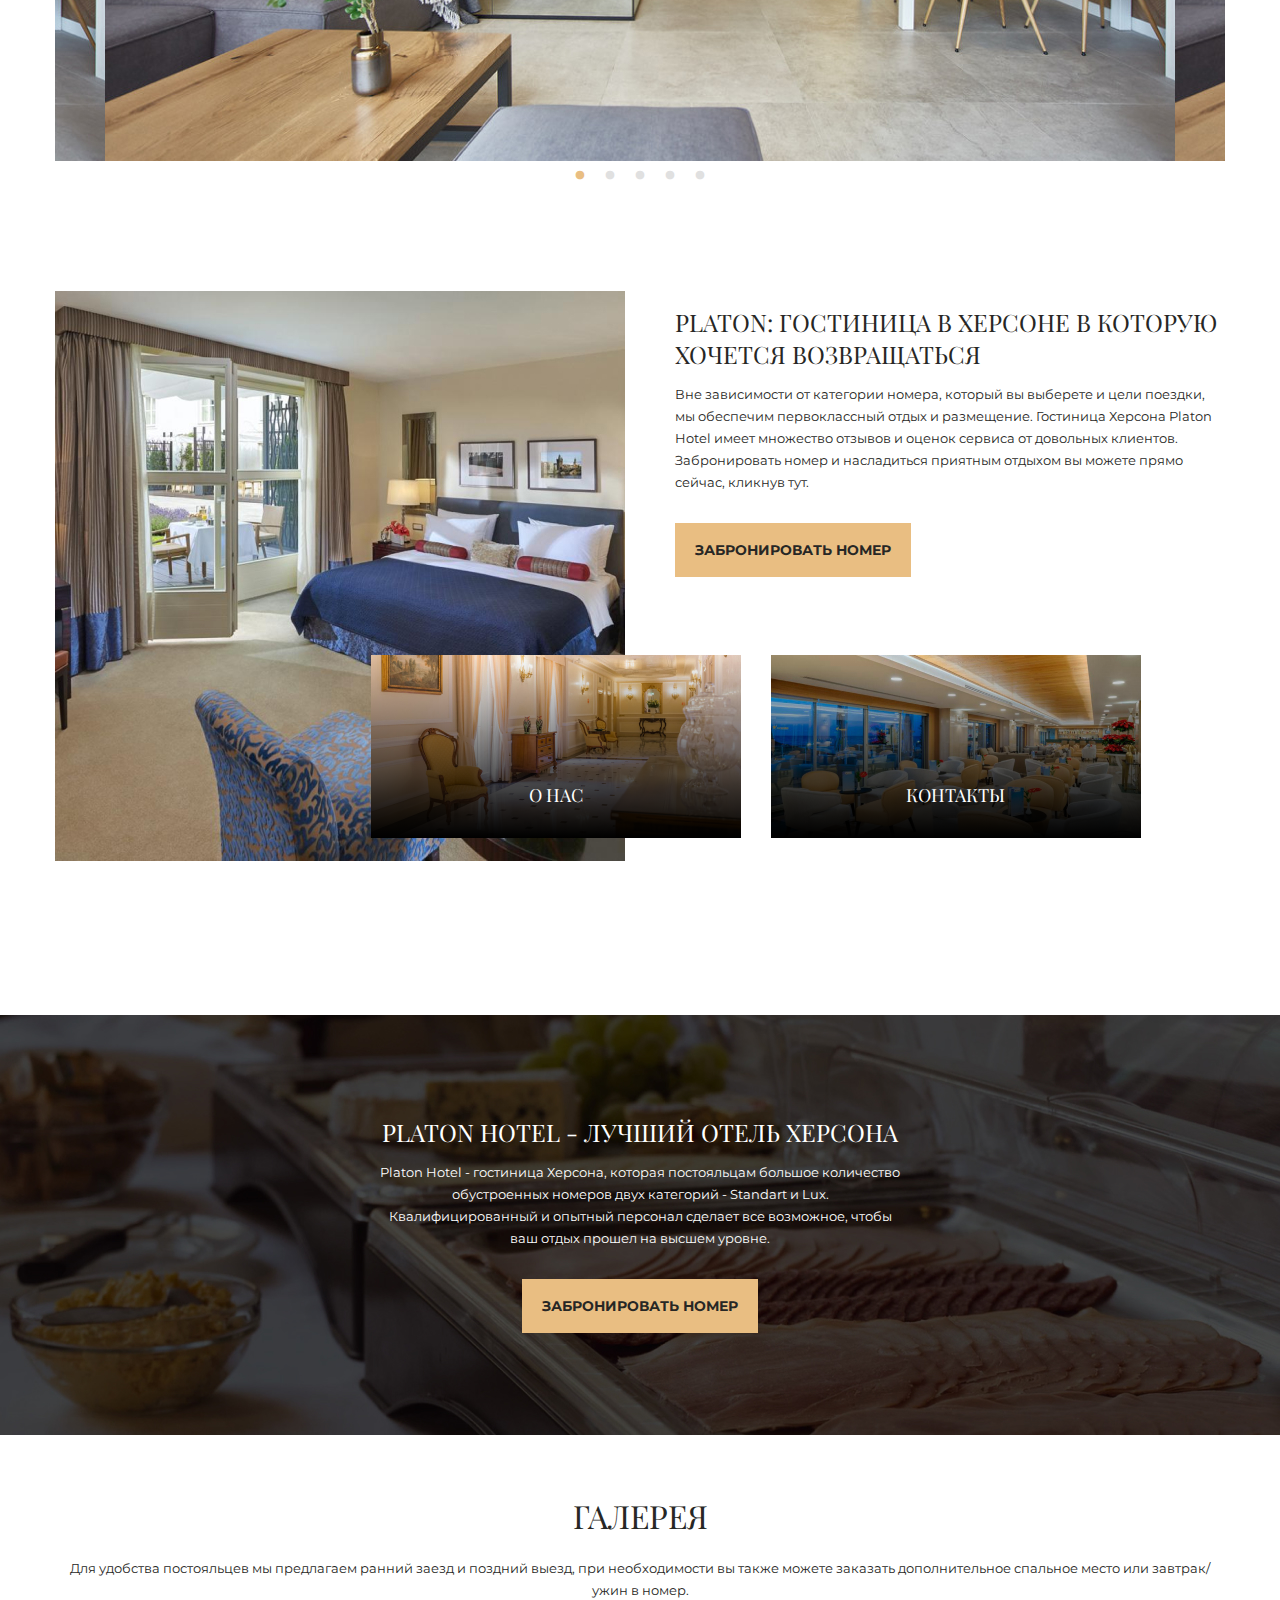
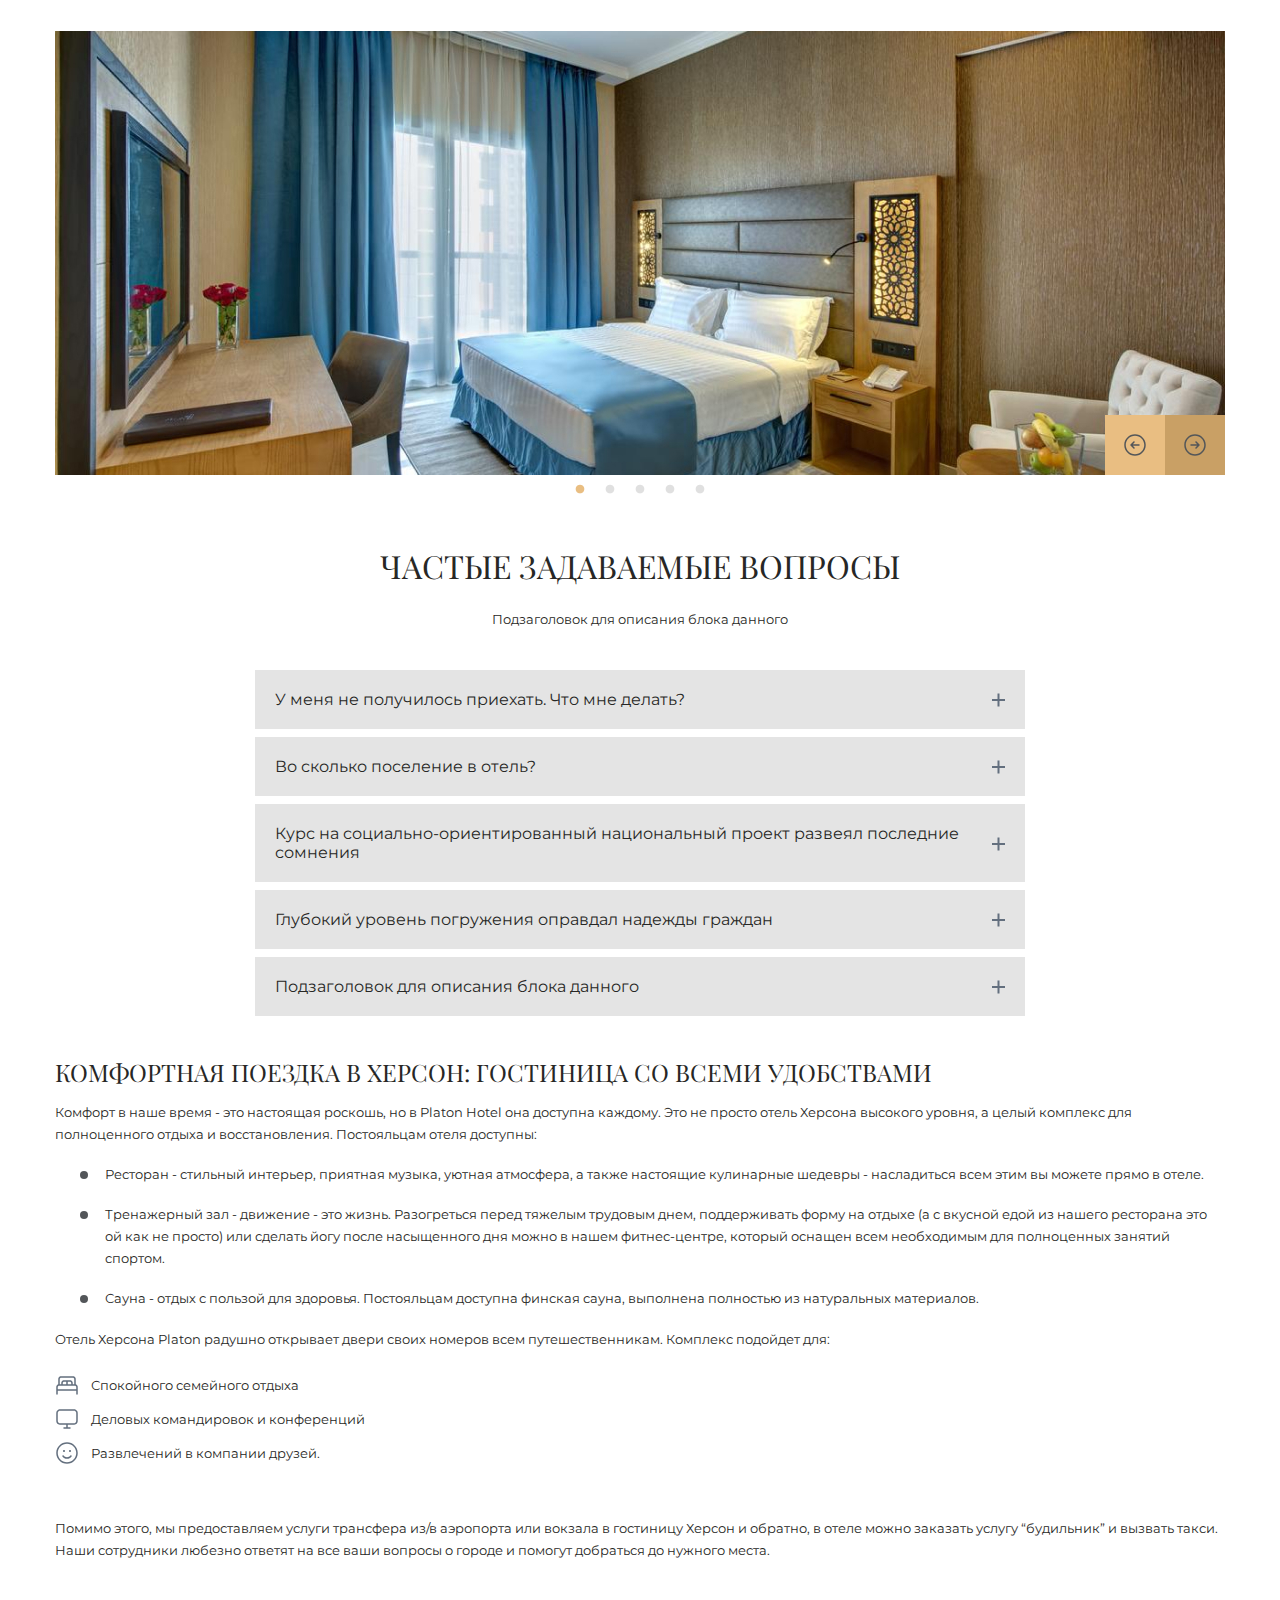
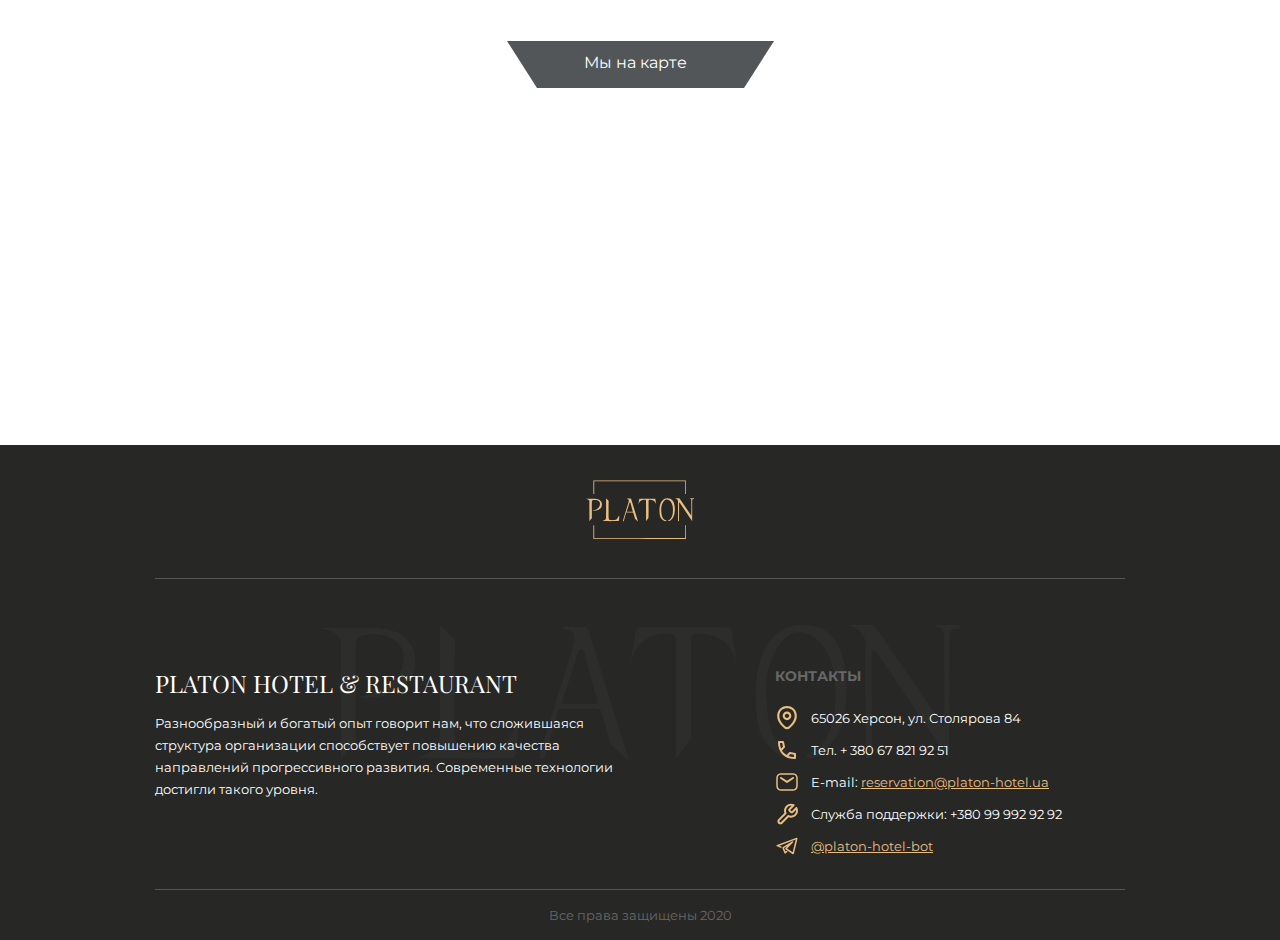
==== commit e351cac1: "blog" ====
--- a/index.html
+++ b/index.html
@@ -14,6 +14,9 @@
 <body>
 <!-- Sprite -->
 <svg style="display: none;">
+	<symbol id="arrowL" viewBox="0 0 22 22">
+	<path fill-rule="evenodd" clip-rule="evenodd" d="M20.25 11C20.25 5.89137 16.1086 1.75 11 1.75C5.89137 1.75 1.75 5.89137 1.75 11C1.75 16.1086 5.89137 20.25 11 20.25C16.1086 20.25 20.25 16.1086 20.25 11ZM11 0.25C16.9371 0.25 21.75 5.06294 21.75 11C21.75 16.9371 16.9371 21.75 11 21.75C5.06294 21.75 0.25 16.9371 0.25 11C0.25 5.06294 5.06294 0.25 11 0.25ZM9.46967 7.46967C9.76256 7.17678 10.2374 7.17678 10.5303 7.46967C10.8232 7.76256 10.8232 8.23744 10.5303 8.53033L8.81066 10.25H15C15.4142 10.25 15.75 10.5858 15.75 11C15.75 11.4142 15.4142 11.75 15 11.75H8.81066L10.5303 13.4697C10.8232 13.7626 10.8232 14.2374 10.5303 14.5303C10.2374 14.8232 9.76256 14.8232 9.46967 14.5303L6.46967 11.5303C6.17678 11.2374 6.17678 10.7626 6.46967 10.4697L9.46967 7.46967Z"/>
+	</symbol>
 	<symbol id="arrowR" viewBox="0 0 24 24">
 		<path fill-rule="evenodd" clip-rule="evenodd" d="M2.75 12C2.75 6.89137 6.89137 2.75 12 2.75C17.1086 2.75 21.25 6.89137 21.25 12C21.25 17.1086 17.1086 21.25 12 21.25C6.89137 21.25 2.75 17.1086 2.75 12ZM12 1.25C6.06294 1.25 1.25 6.06294 1.25 12C1.25 17.9371 6.06294 22.75 12 22.75C17.9371 22.75 22.75 17.9371 22.75 12C22.75 6.06294 17.9371 1.25 12 1.25ZM13.5303 8.46967C13.2374 8.17678 12.7626 8.17678 12.4697 8.46967C12.1768 8.76256 12.1768 9.23744 12.4697 9.53033L14.1893 11.25H8C7.58579 11.25 7.25 11.5858 7.25 12C7.25 12.4142 7.58579 12.75 8 12.75H14.1893L12.4697 14.4697C12.1768 14.7626 12.1768 15.2374 12.4697 15.5303C12.7626 15.8232 13.2374 15.8232 13.5303 15.5303L16.5303 12.5303C16.8232 12.2374 16.8232 11.7626 16.5303 11.4697L13.5303 8.46967Z"/>
 	</symbol>
@@ -31,17 +34,14 @@
 	</symbol>
 	<symbol id="telegram" viewBox="0 0 24 24">
 		<path d="M18.1425 20.3326C17.9871 20.3337 17.835 20.2866 17.7075 20.1976L10.5 15.1426C10.4109 15.0797 10.3365 14.9982 10.2821 14.9036C10.2277 14.809 10.1946 14.7037 10.185 14.5951C10.1749 14.4852 10.1892 14.3745 10.2268 14.2708C10.2644 14.1671 10.3244 14.0729 10.4025 13.9951L12.3675 12.0001L9.00004 14.1076L10.5 17.5501L11.16 16.8901C11.3003 16.7488 11.4909 16.6691 11.6899 16.6684C11.8889 16.6677 12.0801 16.7461 12.2213 16.8863C12.3625 17.0265 12.4423 17.2171 12.443 17.4162C12.4437 17.6152 12.3653 17.8063 12.225 17.9476L10.725 19.3876C10.6386 19.4749 10.532 19.5397 10.4146 19.5761C10.2972 19.6126 10.1727 19.6197 10.0519 19.5967C9.93115 19.5738 9.8179 19.5215 9.7221 19.4445C9.62631 19.3674 9.55091 19.2681 9.50254 19.1551L7.33504 14.1001C7.26565 13.9348 7.25776 13.7501 7.31279 13.5795C7.36783 13.4089 7.48215 13.2636 7.63504 13.1701L17.025 7.38756C17.1816 7.29117 17.3682 7.25567 17.5493 7.28781C17.7303 7.31995 17.8933 7.4175 18.0071 7.5619C18.121 7.70631 18.1778 7.88751 18.1668 8.07107C18.1559 8.25464 18.0778 8.42777 17.9475 8.55756L12.0825 14.4226L17.6625 18.3376L20.6625 5.58756L4.33504 11.6626L6.14254 12.4126C6.23958 12.4451 6.32892 12.4972 6.40507 12.5656C6.48121 12.634 6.54255 12.7173 6.5853 12.8103C6.62805 12.9033 6.65132 13.0041 6.65366 13.1064C6.656 13.2088 6.63736 13.3105 6.59891 13.4053C6.56045 13.5002 6.50298 13.5862 6.43004 13.658C6.3571 13.7298 6.27023 13.7859 6.17479 13.8229C6.07934 13.8599 5.97733 13.8769 5.87505 13.873C5.77276 13.8691 5.67237 13.8443 5.58004 13.8001L1.97254 12.3376C1.83024 12.2836 1.70773 12.1876 1.62128 12.0623C1.53483 11.9371 1.48853 11.7885 1.48853 11.6363C1.48853 11.4841 1.53483 11.3355 1.62128 11.2103C1.70773 11.085 1.83024 10.989 1.97254 10.9351L21.4875 3.75006C21.6139 3.7045 21.7501 3.69368 21.882 3.71875C22.014 3.74381 22.1367 3.80384 22.2375 3.89256C22.3418 3.98388 22.4187 4.10231 22.4598 4.23471C22.5008 4.3671 22.5044 4.50828 22.47 4.64256L18.87 19.7551C18.8423 19.8752 18.7853 19.9867 18.7042 20.0795C18.6231 20.1724 18.5204 20.2439 18.405 20.2876C18.3207 20.3171 18.2319 20.3323 18.1425 20.3326Z"/>
-</svg>
-
-	</symbol>
 </svg>
 <!-- Header -->
 <header>
 	<div class="container">
 		<div class="header__inner">
-			<div class="header__logo">
+			<a class="header__logo" href="#">
 				<img src="accets/images/logo.svg" alt="">
-			</div>
+			</a>
 
 			<nav class="nav">
 				<div class="nav__submenu">Номера</div>
@@ -54,12 +54,12 @@
 
 			<div class="header__item">
 				<div class="header__local"></div>
-				<div class="btn__tel">
+				<a href="tel:380677778871" class="btn__tel">
 					<svg class="icon__tel">
 						<use xlink:href="#tel"></use>
 					</svg>
 				+380 (67) 777 88 71
-				</div>
+				</a>
 			</div>
 		</div>
 	</div>
@@ -67,7 +67,7 @@
 <!-- Intro -->
 <div class="intro text-center">
 	<div class="container">
-		<h1>
+		<h1 class="h1-1">
 			Гостиница в Херсоне для отдыха, деловых поездок и развлечений
 		</h1>
 		<p>
@@ -293,7 +293,9 @@
 	<div class="footer__inner">
 		<div class="footer__item-1">
 			<div class="footer__logo">
-				<img src="accets/images/logo.svg" alt="">
+				<a href="#">
+					<img src="accets/images/logo.svg">
+				</a>	
 			</div>
 		</div>
 		<div class="footer__item-2">
--- a/accets/css/style.css
+++ b/accets/css/style.css
@@ -22,12 +22,30 @@
 h1 {
 	display: block;
 	font-family: 'Playfair Display', serif;
-	font-size: 36px;
+	font-size: 32px;
 	font-weight: 400;
 	line-height: 1.33;
 	text-transform: uppercase;
 	color: #ffffff;
 	margin-bottom: 20px;
+}
+
+.h1-1 {
+	font-size: 36px;
+}
+
+.h1-2 {
+	font-size: 29px;
+	text-transform: none;
+}
+
+h2 {
+	font-family: Playfair Display, serif;
+	font-style: normal;
+	font-weight: 400;
+	font-size: 24px;
+	line-height: normal;
+	text-transform: uppercase;
 }
 
 h3 {
@@ -39,15 +57,6 @@
 	color: #ffffff;
 }
 
-h2 {
-	font-family: Playfair Display;
-	font-style: normal;
-	font-weight: 400;
-	font-size: 24px;
-	line-height: normal;
-	text-transform: uppercase;
-}
-
 h4 {
 	font-family: Montserrat, sans-serif;
 	font-style: normal;
@@ -57,6 +66,21 @@
 	color: #676767;
 }
 
+h5 {
+	font-family: Playfair Display;
+	font-weight: normal;
+	font-size: 20px;
+	text-transform: uppercase;
+	color: #272725;
+}
+
+h6 {
+	font-family: Montserrat, sans-serif;
+	font-weight: 700;
+	font-size: 15px;
+	color: #272725;
+}
+
 p {
 	font-family: 'Montserrat', sans-serif;
 	font-size: 16px;
@@ -87,6 +111,7 @@
 }
 
 .btn {
+	margin: auto 0;
 	cursor: pointer;
 	padding: 18px 20px;
 	background: #E9BE82;
@@ -112,6 +137,36 @@
 	padding: 0 15px;
 }
 
+.contact-wrapper {
+	margin-top: 60px;
+	margin-bottom: 60px;
+}
+
+.margin-60 {
+	margin-top: 60px;
+	margin-bottom: 60px;
+}
+
+.img-full {
+	margin: 30px auto;
+}
+
+@media(min-width: 1900px) {
+	.img-full {
+		max-width: 1900px;
+		width: 100%;
+	}
+}
+
+.img-full img {
+	width: 100%;
+}
+
+.citate {
+	border-left: 5px #E9BE82 solid;
+	margin: 40px 0 40px 40px;
+}
+
 /*--------------------HEADER---------------------*/
 header {
 	width: 100%;
@@ -179,6 +234,18 @@
 	padding: 10px 13px;
 	color: #ECD7A9;
 	font-size: 14px;
+	transition: all .3s linear;
+	text-decoration: none;
+	cursor: pointer;
+}
+
+.btn__tel:hover {
+	background:  #E9BE82;
+	color: #000000;
+}
+
+.btn__tel:hover .icon__tel {
+	fill: #000000;
 }
 
 .icon__tel {
@@ -193,11 +260,9 @@
 	background: url(../images/background.jpg) no-repeat center;
 	background-size: cover;
 	height: 100vh;
-	padding: 160px 0;
 	display: flex;
 	align-items: center;
 	justify-content: center;
-	position: relative;
 }
 
 .intro p {
@@ -247,7 +312,7 @@
 .reserv .btn {
 	border: none;
 	height: 48px;
-	margin-top: 42px;
+	margin-top: 35px;
 }
 
 .reserv__item input {
@@ -279,21 +344,28 @@
 	opacity: 1;
 }
 
-.prev,
-.next {
-  position: absolute;
-  top: 50%;
-  height: 26px;
-  width: 26px;
-  z-index: 1;
-  cursor: pointer;
-}
-
-.prev {
+.slider .prev, .slider .next {
+	position: absolute;
+	top: 50%;
+	height: 26px;
+	width: 26px;
+	z-index: 1;
+	cursor: pointer;
+}
+
+.prev, .next {
+	position: absolute;
+	width: 60px;
+	height: 60px;
+	cursor: pointer;
+	z-index: 10;
+}
+
+.slider .prev {
 	left: -30px;
 }
 
-.next {
+.slider .next {
 	right: -30px;
 }
 
@@ -319,6 +391,30 @@
 	width: 370px;
 	height: 183px;
 	position: relative;
+}
+
+.section-2__nav--item:after, .section-2__nav--item:before {
+	content: "";
+	width: 0;
+	height: 0;
+	display: block;
+	background: #E9BE82;
+	z-index: 15;
+	position: absolute;
+	top: 20px;
+	right: 20px;
+	transition: all .4s linear;
+}
+
+.section-2__nav--item:hover:after {
+	width: 126px;
+	height: 5px;
+}
+
+.section-2__nav--item:hover:before {
+	content: "";
+	width: 5px;
+	height: 103px;
 }
 
 .section-2__nav--item img {
@@ -407,13 +503,27 @@
 	color: #272725;
 }
 
+.slider-2 .prev, .apart__section-2__slider .prev {
+	bottom: 0;
+	right: 60px;
+}
+
+.slider-2 .next, .apart__section-2__slider .next {
+	bottom: 0;
+	right: 0;
+}
+
 .section-5 {
 	margin-top: 70px;
 }
 
+.section-5 h2 {
+	margin-top: 40px;
+}
+
 .accordion {
 	max-width: 770px;
-	margin: 40px auto 70px;
+	margin: 40px auto 30px;
 }
 
 .accordion__item {
@@ -462,13 +572,13 @@
 	display: none;
 }
 
-.section-5 p, li {
+.section-5 p, .section-5 li {
 	font-size: 13px;
 	line-height: 1.7;
 	margin-bottom: 18px;
 }
 
-.section-5 li {
+.section-5 li, .blogs__text li {
 	list-style-image: url(../images/list.svg);
 	padding-left: 10px;
 }
@@ -515,7 +625,10 @@
 }
 
 .footer {
-	background: #272725;
+	background-color: #272725;
+	background-image: url(../images/footer.svg);
+	background-position: center;
+	background-repeat: no-repeat;
 	display: flex;
 	flex-direction: column;
 	align-items: center;
@@ -583,4 +696,481 @@
 	font-size: 13px;
 	color: #676767;
 	margin: 17px auto;
+}
+
+/*RESTAURANT PAGE*/
+
+.rest__intro--contact {
+	display: grid;
+	grid-template-columns: 1fr 1fr 1fr 1fr;
+	position: absolute;
+    bottom: 18px;
+    width: 1170px;
+}
+
+.rest__intro--contact:before {
+	display: block;
+    content: '';
+    position: absolute;
+    width: 100%;
+    height: 1px;
+    background-color: #ffffff;
+    opacity: .08;
+    top: -15px; 
+}
+
+.rest__intro--contact-item {
+	display: flex;
+	align-items: center;
+	justify-content: center;
+}
+
+.rest__intro--contact-item p {
+	font-size: 13px;
+	font-weight: 700;
+	color: #ffffff;
+	margin: 0;
+}
+
+.section-2--rest {
+	grid-template-columns: 2fr 1fr;
+}
+
+.section-2--rest__graf {
+	display: flex;
+	flex-direction: column;
+}
+
+.section-2--rest__graf h5 {
+	margin-bottom: 30px;
+}
+
+.rest__graf--title {
+	font-weight: 700;
+	font-size: 13px;
+	color: #272725;
+	margin-top: 10px;
+}
+
+.rest__graf--text {
+	list-style-type: none;
+	padding: 0;
+}
+
+.rest__graf--text li {
+	display: flex;
+	margin-bottom: 15px;
+}
+
+.rest__graf--text span {
+	width: 50%;
+	font-weight: 400;
+	font-size: 13px;
+	color: #676767;
+}
+
+.rest__graf--text p {
+	margin: 0;
+	width: 50%;
+	font-weight: 400;
+	font-size: 13px;
+	color: #272725;
+}
+
+.rest-section-3 {
+	display: grid;
+	grid-template-columns: 1fr 1fr 1fr;
+	grid-gap: 0;
+	margin: 120px 0 70px 0;
+}
+
+.rest-section-3 img {
+	width: 100%;
+}
+
+.rest-section-4--inner {
+	margin: 43px 0 0 0;
+	display: flex;
+    justify-content: space-between;
+    flex-wrap: wrap;
+}
+
+.rest-section-4--item {
+	width: 270px;
+	height: 70px;
+	background: #272725;
+	display: flex;
+    justify-content: center;
+    align-items: center;
+    transition: all .3s linear;
+    text-decoration: none;
+}
+
+.rest-section-4--item:hover {
+	background: #535659;
+	cursor: pointer;
+}
+
+.rest-section-4--item:hover p {
+	text-decoration: underline;
+}
+
+.rest-section-4--item-text h4 {
+	color: #ffffff;
+}
+
+.rest-section-4--item-text p {
+	color: #ffffff;
+	margin: 3px 0;
+	font-size: 13px;
+}
+
+.rest-section-4--item svg {
+	fill: #ffffff;
+}
+
+.rest-section-5 {
+	display: grid;
+	grid-template-columns: 1.4fr 2fr;
+	align-items: center;
+}
+
+.rest-section-5--text {
+	display: flex;
+	flex-direction: column;
+    align-items: center;
+    justify-content: center;
+}
+
+.rest-section-5--text .contacts {
+	margin-bottom: 30px;
+}
+
+.rest-section-5--text p {
+	color: #535659;
+}
+
+.rest-section-5--text svg, a {
+	fill: #AD986B;
+}
+
+.rest-section-5--text a {
+	color: #AD986B;
+}
+
+.rest-section-5--photo img {
+	width: 100%;
+}
+/*GYM*/
+.gym-section-5 {
+	display: flex;
+	align-items: center;
+}
+
+.gym-section-5--text {
+	width:	40%; 
+}
+
+.gym_sect--text {
+	list-style-type: none;
+	padding: 0;
+	display: flex;
+	flex-wrap: wrap;
+}
+
+.gym_sect--text p {
+	font-size: 14px;
+	margin: 0;
+}
+
+.gym_sect--text span {
+	font-style: normal;
+	font-weight: 700;
+	font-size: 36px;
+}
+
+.gym_sect--text sup {
+	font-size: 19px;
+	bottom: 15px;
+    position: relative;
+}
+
+.gym_sect--text li {
+	width: 50%;
+}
+
+.slider-3 {
+	width: 60%;
+}
+
+.slider-3 .slide img {
+	width: 100%;
+}
+
+.slider-3 .next {
+	right: 0;
+	bottom: 30px;
+}
+
+.slider-3 .prev {
+	right: 60px;
+	bottom: 30px;
+}
+
+.gym-section-6__inner {
+	display: flex;
+	flex-direction: column;
+}
+
+.gym-section-6__inner .btn {
+	margin: 33px auto;
+}
+
+.gym-section-6__item {
+	display: flex;
+    justify-content: space-between;
+    margin-top: 33px;
+}
+
+.gym-section-6__item p {
+	margin: 8px 0 0 0;
+}
+
+.gym-section-6__left {
+	display: flex;
+}
+
+.gym-section-6__left img {
+	width: 50px;
+	height: 50px;
+	margin-right: 20px;
+}
+
+.gym-section-6__item--price {
+	text-align: right;
+}
+
+.gym-section-6__item--price h6 {
+	font-size: 25px;
+}
+
+.slider-5 {
+	max-width: 740px;
+	margin: 0 auto;
+}
+
+.slider-5 .slide img {
+	object-fit: cover;
+}
+
+.slider-5 .slide {
+	width: 93px;
+	height: 92px;
+}
+
+.slider-5 .slide:not(:last-child) {
+	margin-right: 15px;
+}
+
+.slider-5 img, .slider-4 .slide img {
+	width: 100%;
+	height: 100%;
+}
+
+.slider-4 {
+	margin-top: 20px;
+	margin-bottom: 30px;
+}
+
+.slider-4 .next {
+	right: 0;
+	bottom: 10px;
+}
+
+.slider-4 .prev {
+	left: 0;
+	bottom: 10px;
+}
+
+.slider-4 .slide img {
+	max-height: 540px;
+	height: 540px;
+}
+
+.double-slider {
+	margin-top: 20px;
+	margin-bottom: 60px;
+}
+
+.universal-left-right__row {
+	display: grid;
+	grid-template-columns: 1fr 1fr;
+	grid-column-gap: 70px;
+    grid-row-gap: 70px;
+    align-items: center;
+}
+
+.universal-left-right__row .universal-left-right__item:first-of-type {
+	order: 1;
+}
+
+.universal-left-right__row:nth-child(2n) .universal-left-right__item:first-of-type{
+	order: -1;
+}
+
+/*APARTAMENTS*/
+.apart__section-2 {
+	display: flex;
+	margin-top: 40px;
+	margin-bottom: 60px;
+}
+
+.apart__section-2__inner {
+	width: 50%;
+	padding-top: 40px;
+	padding-right: 30px;
+	display: flex;
+	flex-direction: column;
+	justify-content: space-between;
+}
+
+.apart__section-2__info h2 {
+	border-bottom: 1px solid #E9BE82;
+	display: inline-block;
+}
+
+.apart__section-2__info--list {
+	list-style-type: none;
+    padding: 0;
+    display: grid;
+    grid-template-columns: 1fr 1fr;
+    grid-column-gap: 14px;
+}
+
+.apart__section-2__info--list li {
+	display: flex;
+	align-items: center;
+}
+
+.apart__section-2__info--list p {
+	font-size: 12px;
+}
+
+.apart__section-2__info--list span {
+	width: 24px;
+	height: 24px;
+	margin-right: 12px;
+}
+
+.apart__section-2__info--price {
+	display: flex;
+	justify-content: space-between;
+}
+
+.apart__section-2__info--price-item span {
+	font-size: 12px;
+}
+
+.apart__section-2__info--price-item p {
+	font-size: 28px;
+	margin: 0;
+}
+
+.apart__section-2__slider {
+	width: 50%;
+}
+
+.apart__section-2__slider .slide img {
+	width: 100%;
+	max-height: 540px;
+}
+
+.sale h4 {
+	font-family: Montserrat;
+	font-weight: 400;
+	font-size: 28px;
+	color: #EB4857;
+}
+
+.sale p {
+	font-size: 14px;
+	text-decoration-line: line-through;
+}
+
+/*BLOG*/
+.blog {
+	display: grid;
+    grid-template-columns: 1fr 1fr 1fr 1fr;
+    grid-column-gap: 20px;
+    grid-row-gap: 30px;
+    margin-top: -70px;
+}
+
+.blog--mini {
+	margin-top: 30px;
+}
+
+.blog__item ul {
+	padding-left: 0
+}
+
+.blog__item li {
+	font-size: 12px;
+	list-style: none;
+	background: url(../images/blog/Union.svg) no-repeat;
+	padding-left: 25px;
+}
+
+.blog__item h6 {
+	font-size: 13px;
+}
+
+.blog__item p {
+	font-size: 12px;
+}
+
+.blog__img:hover {
+	cursor: pointer;
+}
+
+.blog__img:hover ~ h6 {
+	color: #E9BE82;
+}
+/*BLOGS*/
+.blogs__text {
+	margin-top: 55px;
+}
+
+.blogs__text p {
+	font-size: 15px;
+	line-height: 1.6;
+}
+
+.blogs__text h3 {
+	color: #272725;
+	text-transform: none;
+	padding: 15px;
+}
+
+.blogs__text h5 {
+	font-size: 22px;
+	text-transform: none;
+}
+
+.blogs__text li {
+	font-size: 14px;
+	line-height: 20px;
+	margin-bottom: 30px;
+}
+
+.blogs__img {
+	margin: 40px 0;
+}
+
+.blogs__img img {
+	width: 100%;
+}
+
+.blog--footer {
+	margin-top: 150px;
 }